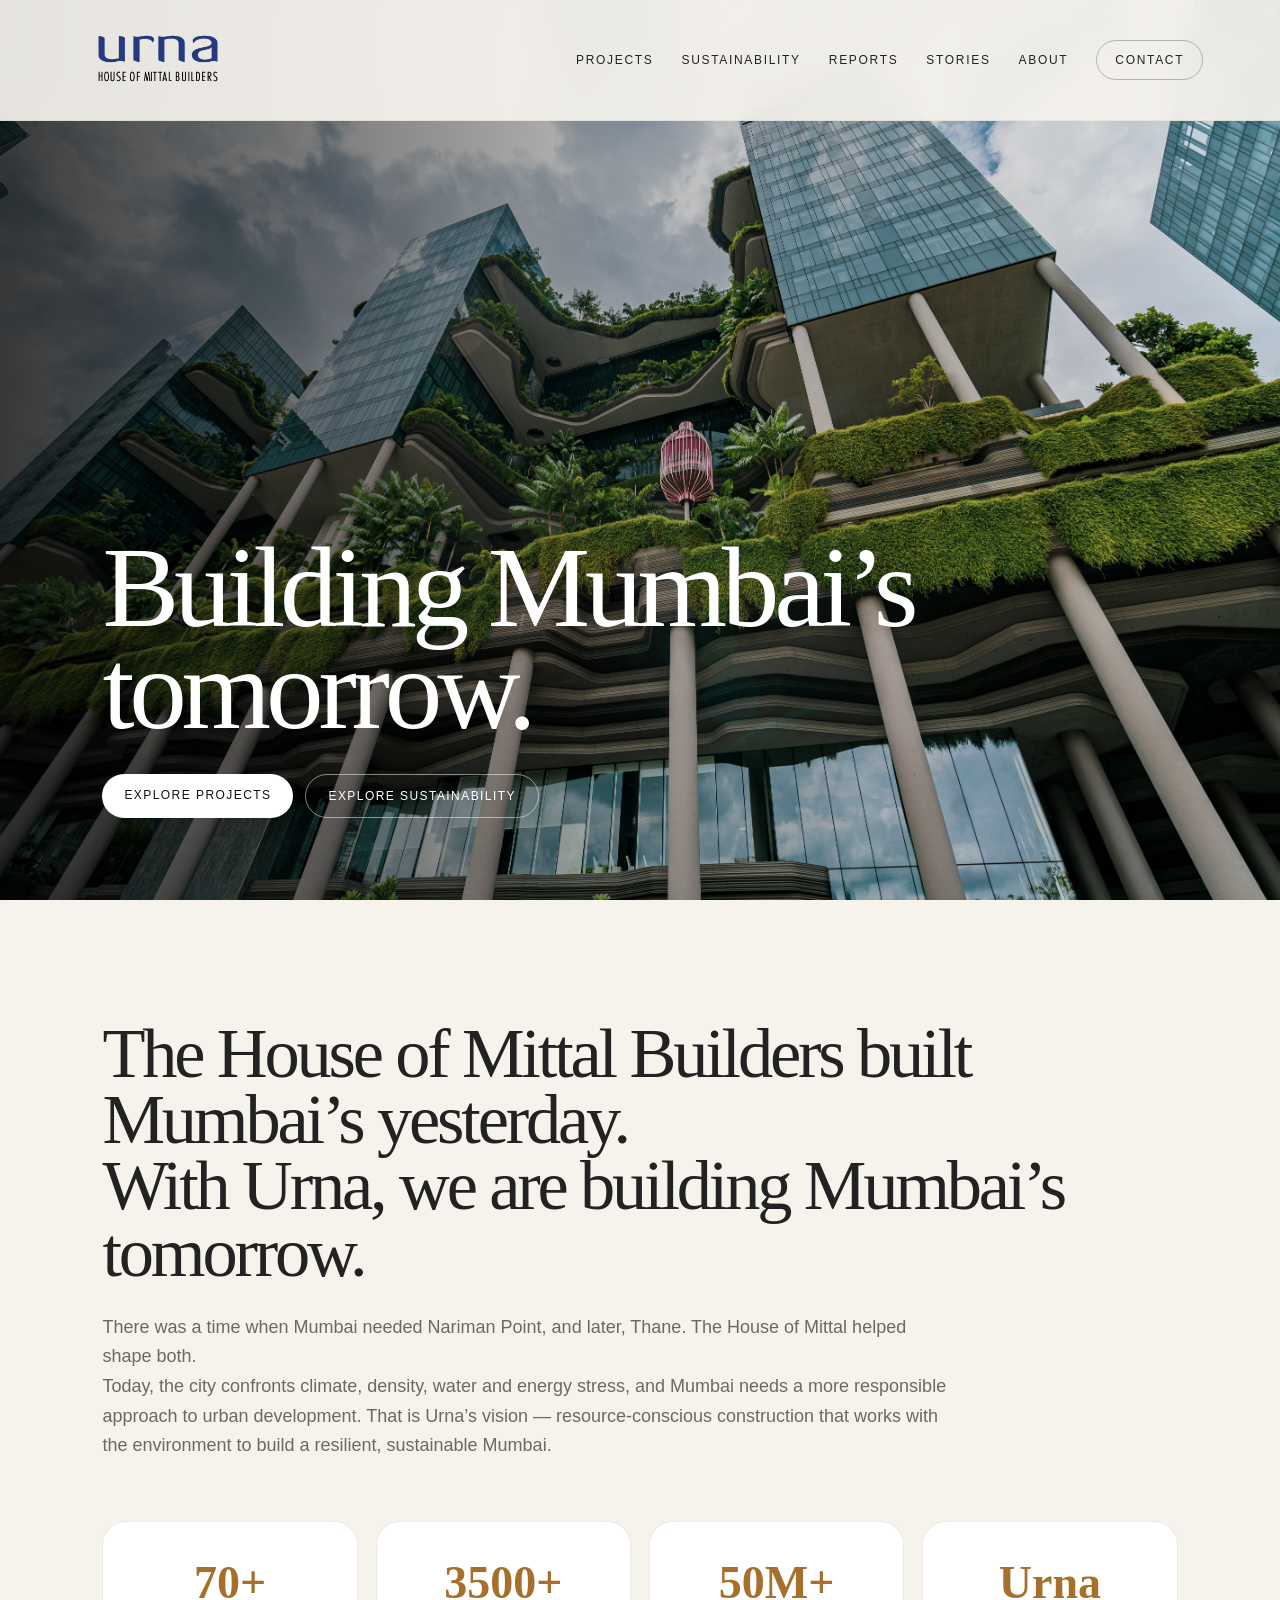
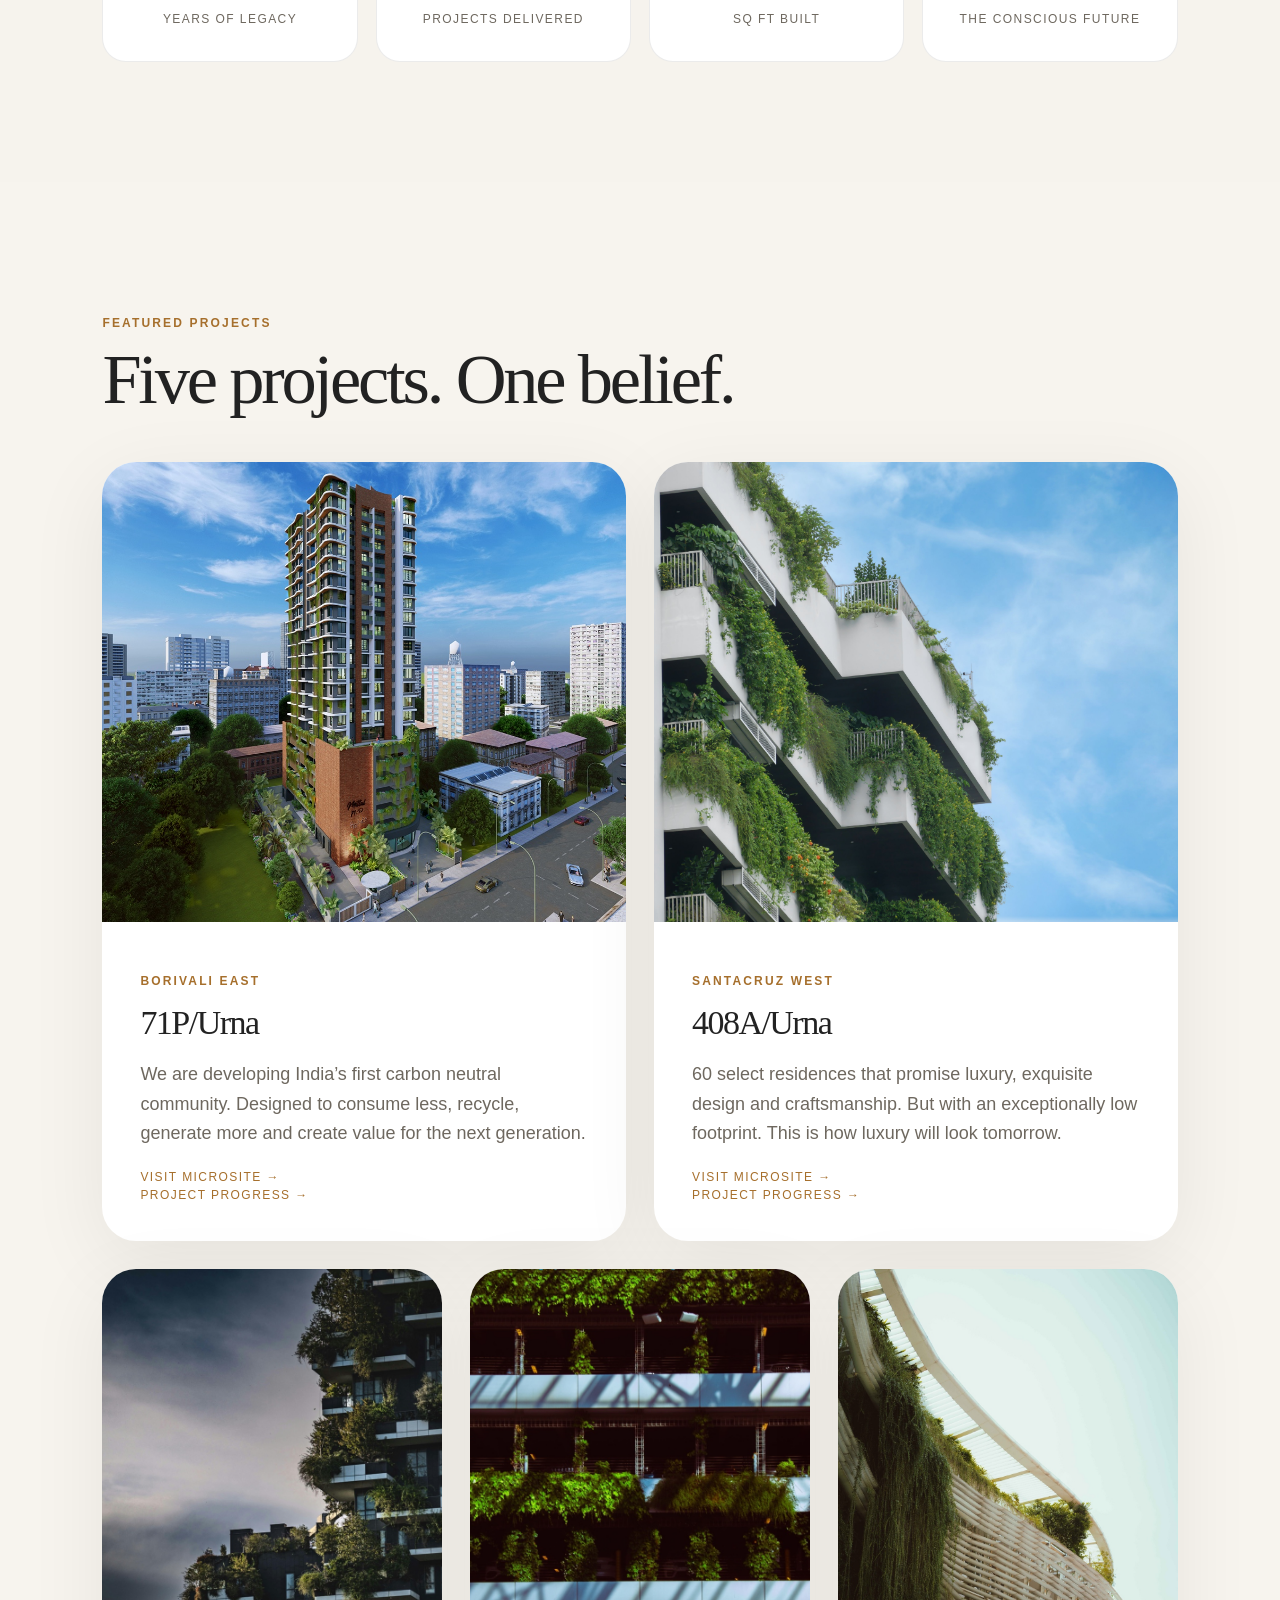
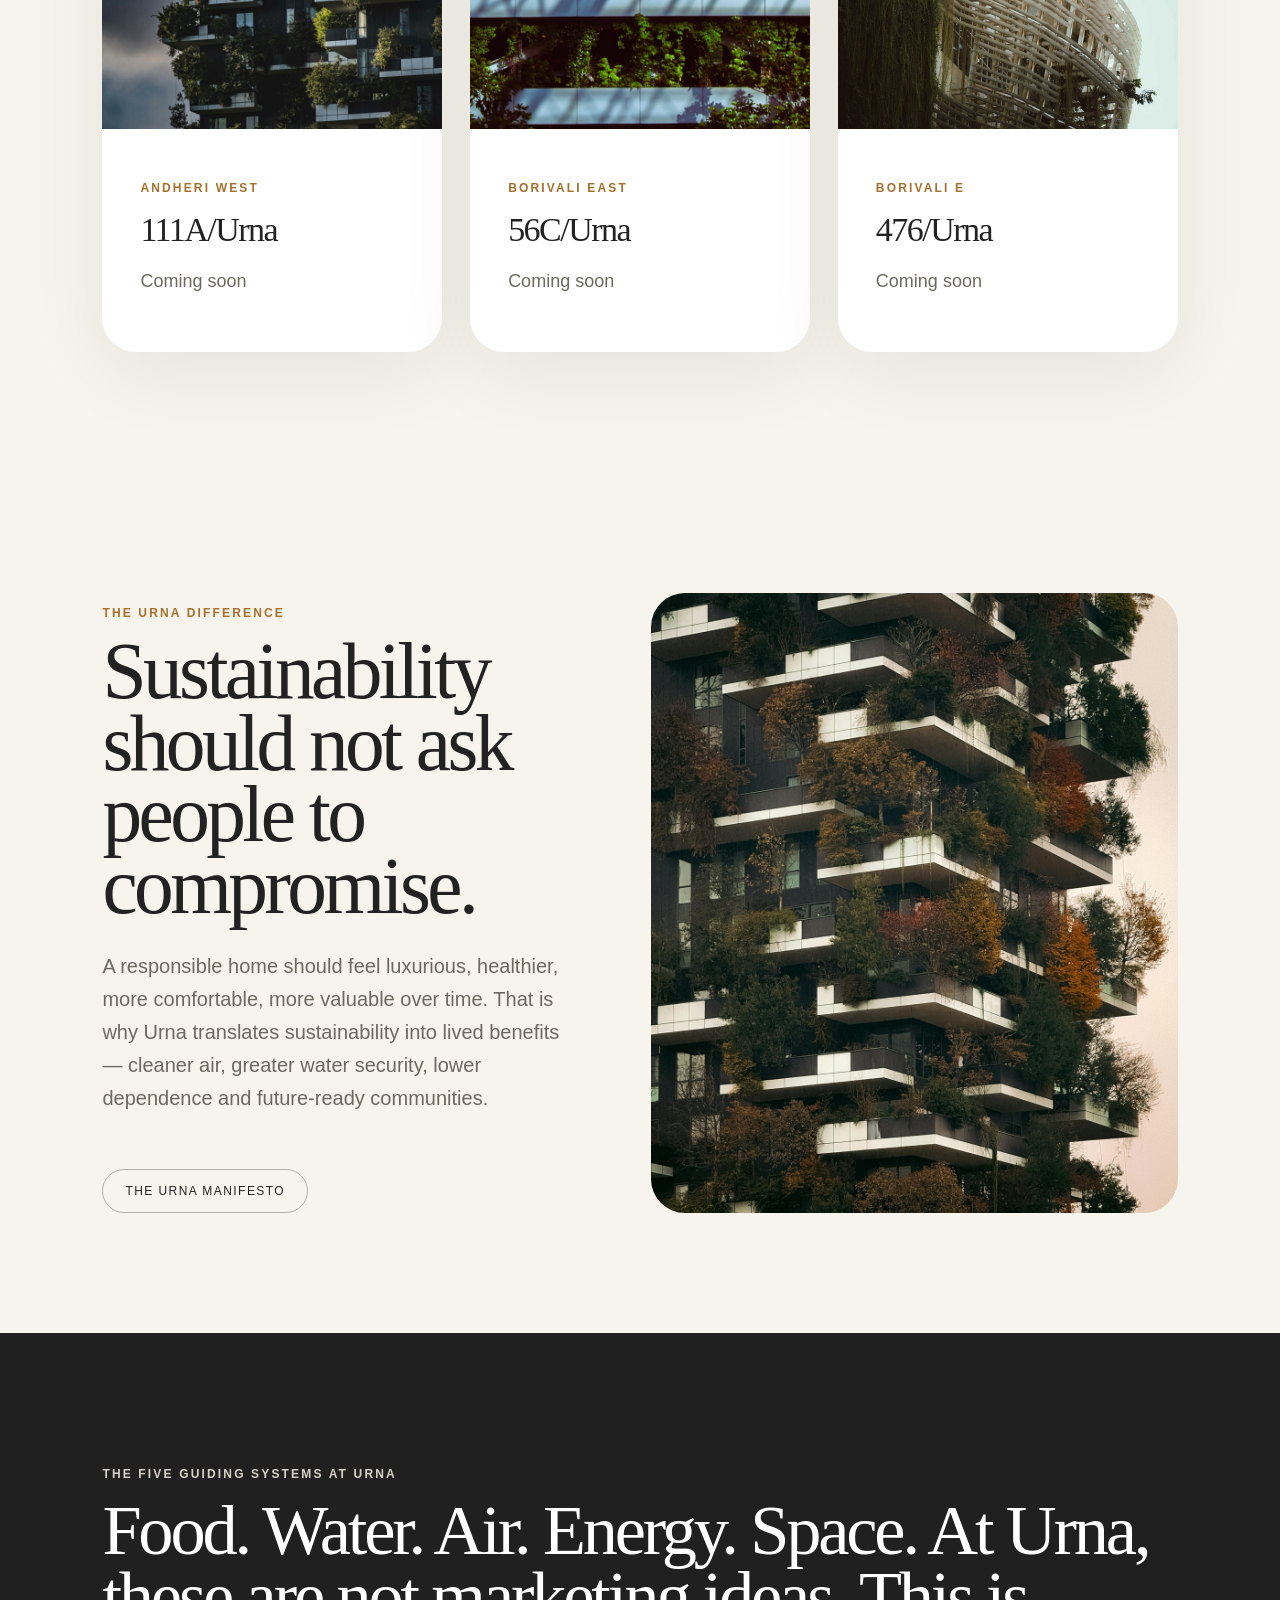
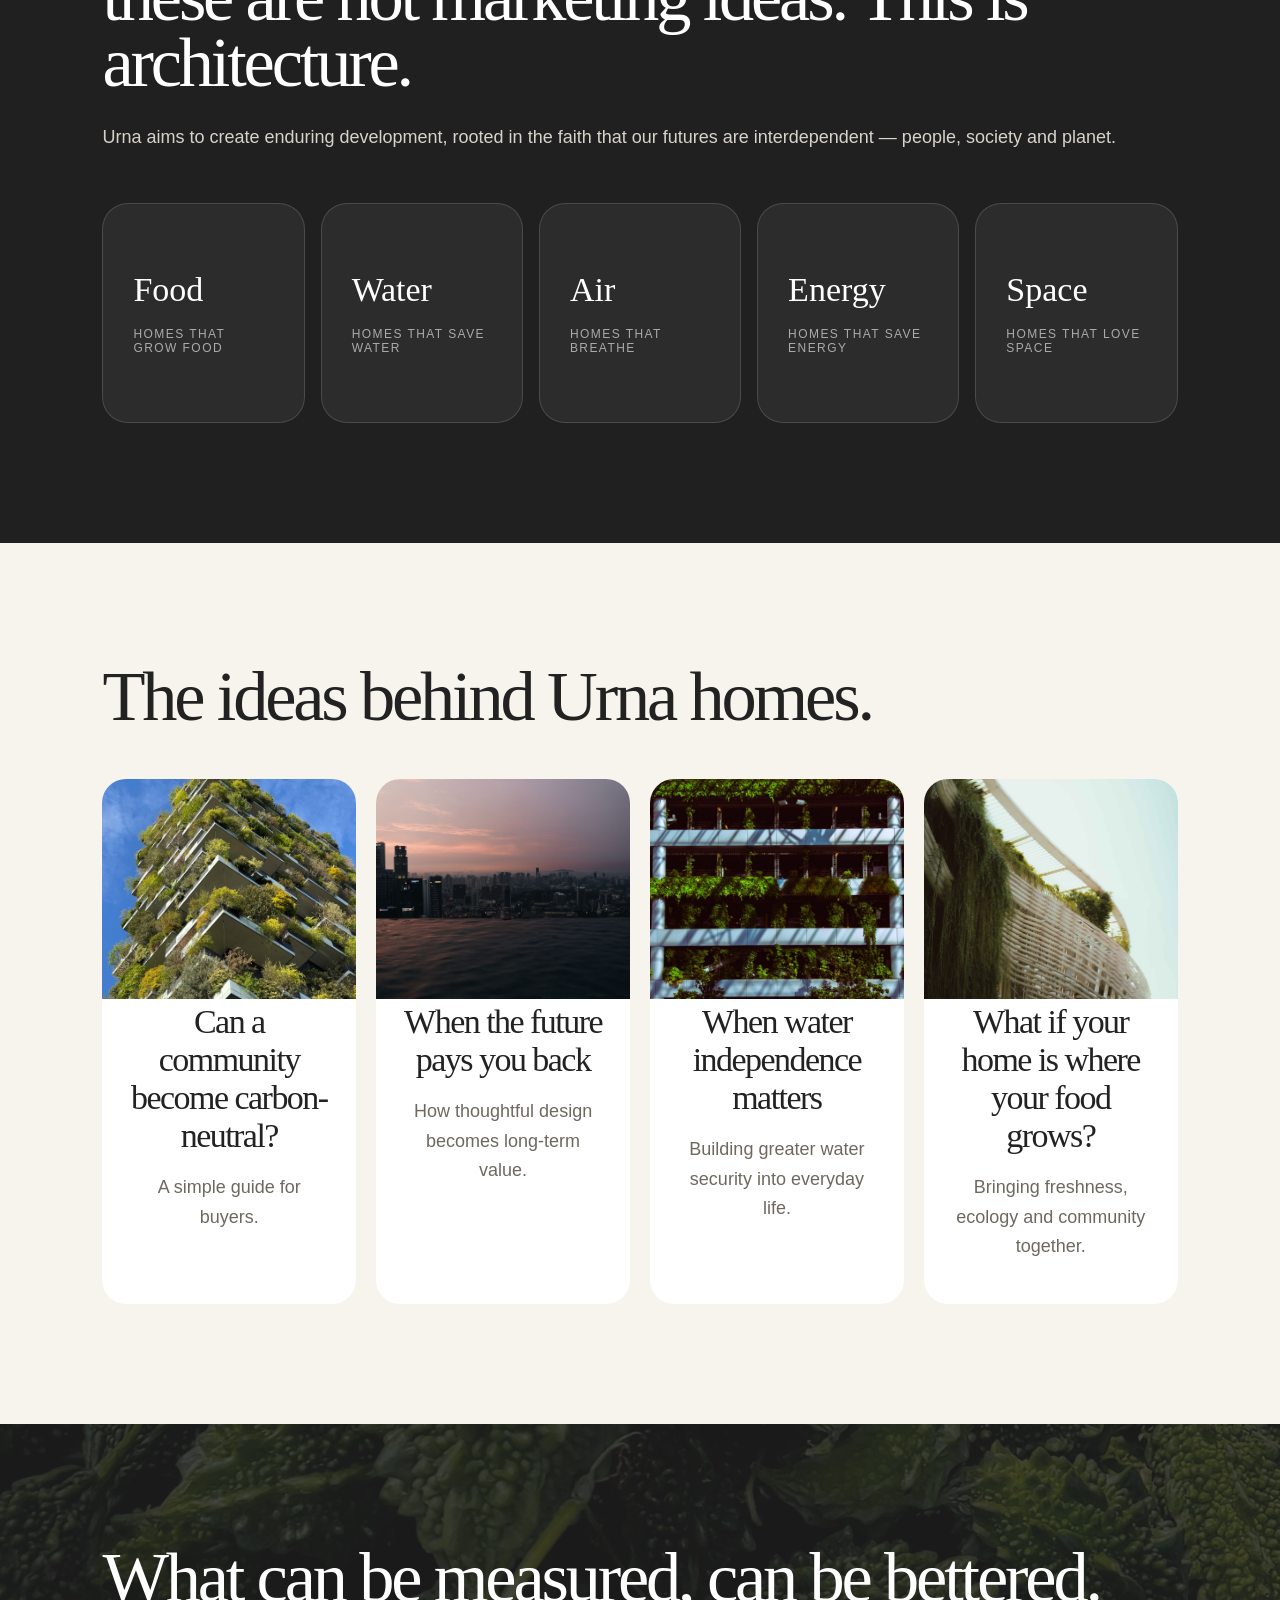
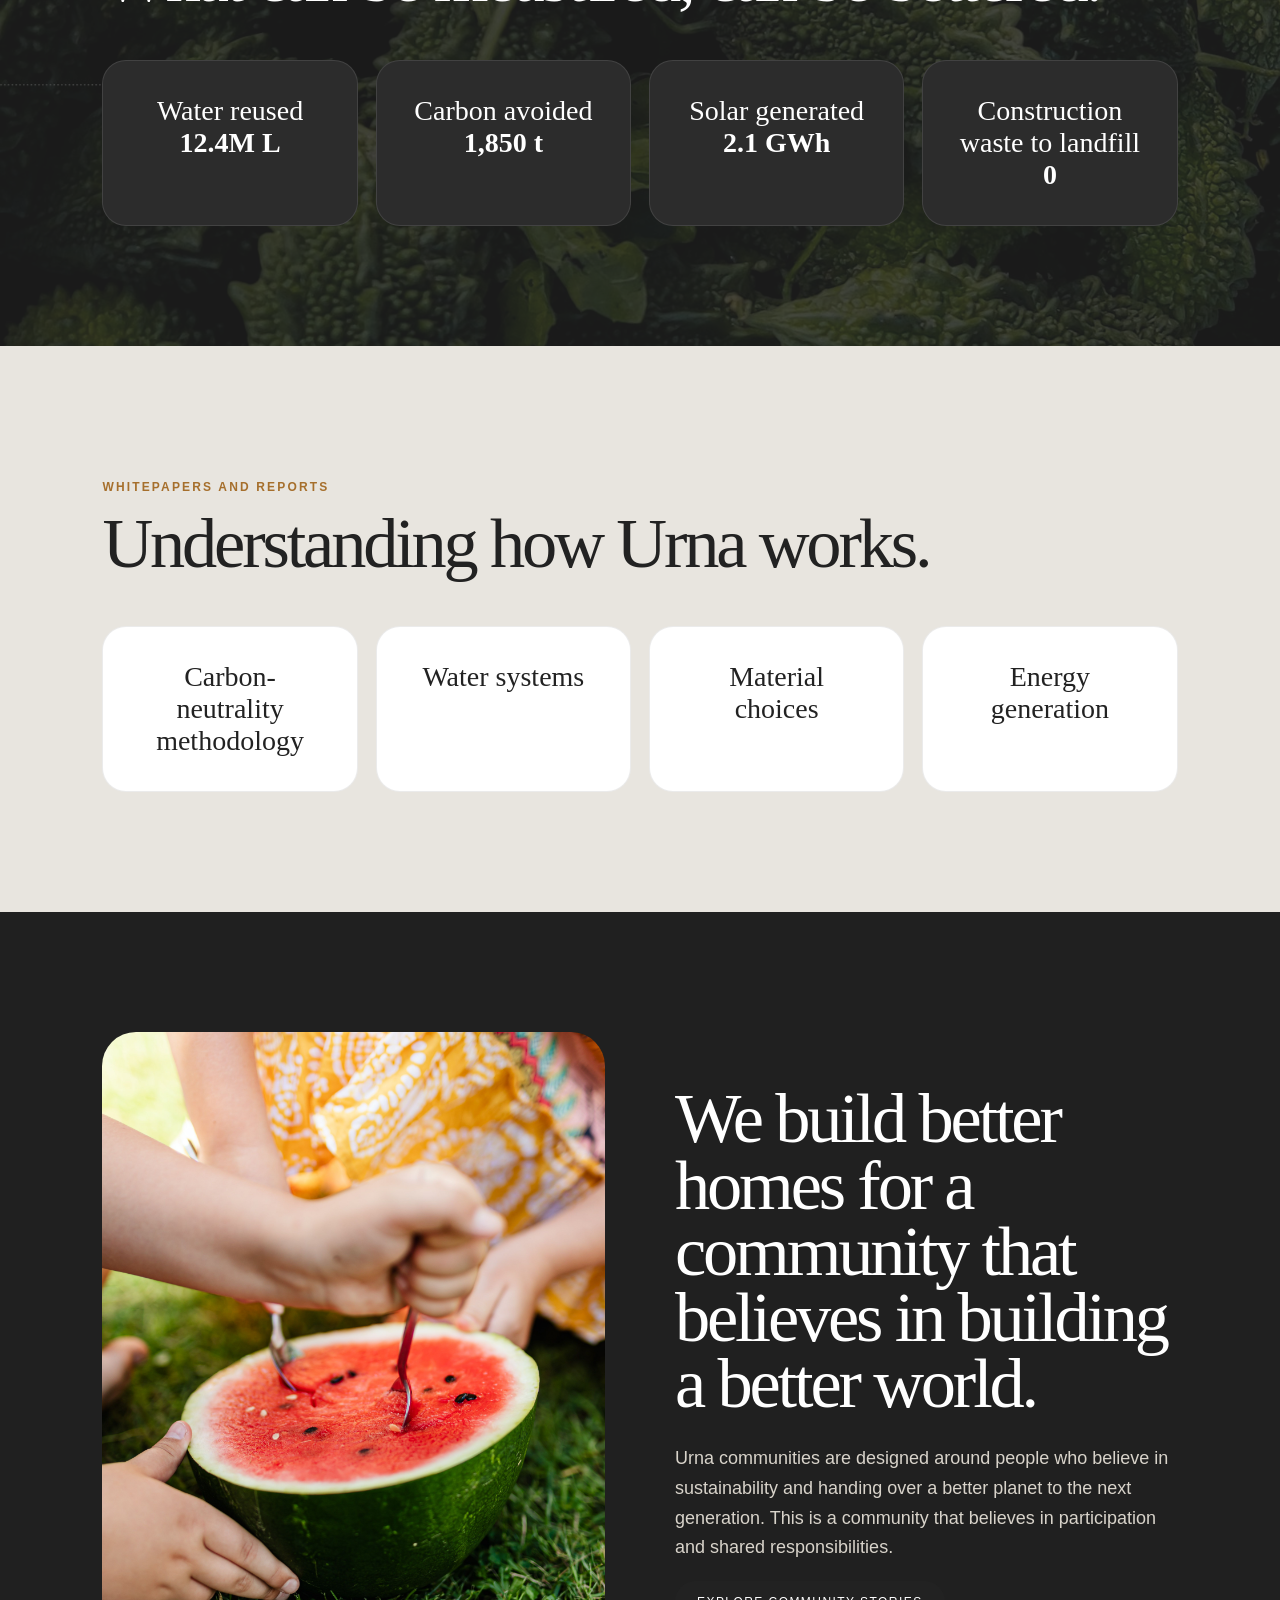
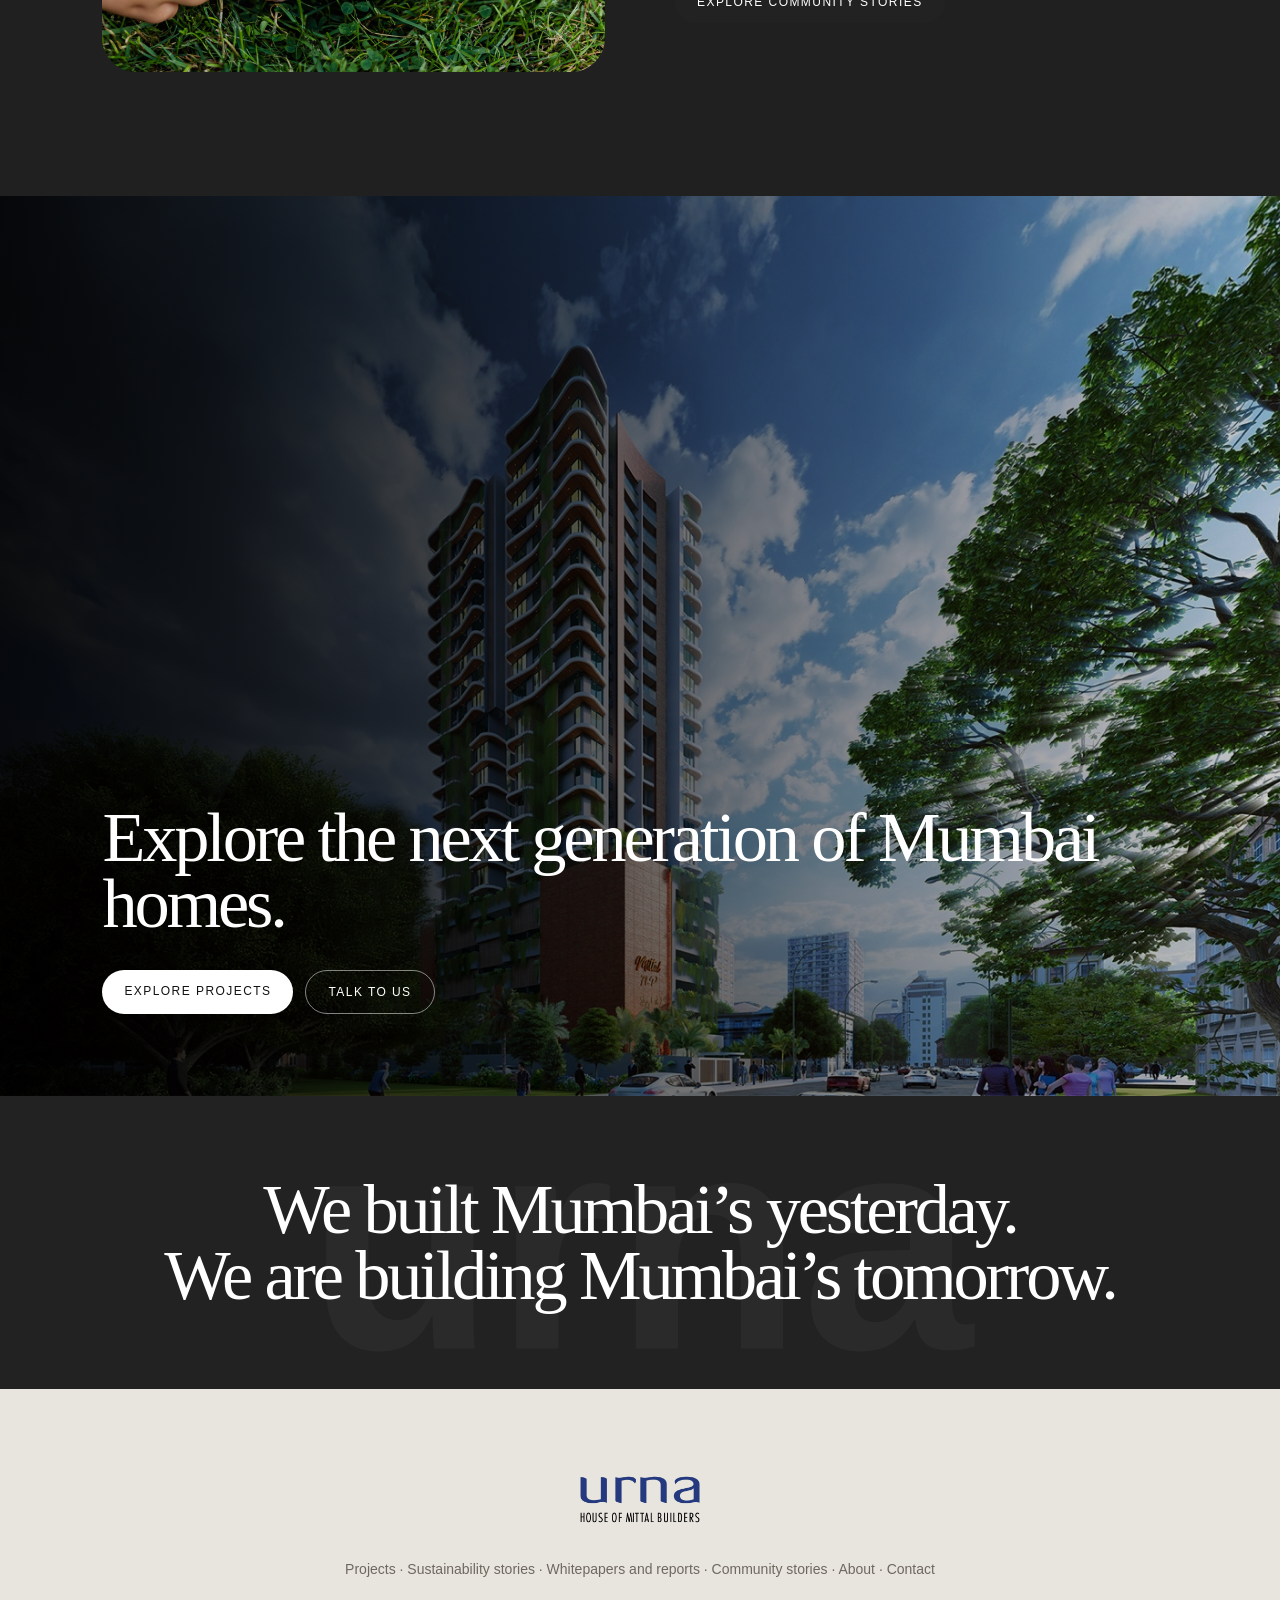
==== index.html @ 5efb75a9 "First draft" ====
<!doctype html>
<html lang="en">
<head>
<meta charset="utf-8">
<meta name="viewport" content="width=device-width,initial-scale=1">
<title>Urna — Building Mumbai’s tomorrow</title>
<link rel="stylesheet" href="styles.css">
</head>
<body>
<header class="nav">
  <a class="logo" href="#top"><img src="assets/urna-logo.png" alt="Urna"></a>
  <nav>
    <a href="#projects">Projects</a>
    <a href="#sustainability">Sustainability</a>
    <a href="#reports">Reports</a>
    <a href="#stories">Stories</a>
    <a href="#about">About</a>
    <a class="pill" href="#contact">Contact</a>
  </nav>
</header>

<main id="top">
<section class="hero">
  <img src="assets/building-mumbai-tomorrow.jpg" alt="Green high-rise architecture">
  <div class="hero-copy">
    <h1>Building Mumbai’s tomorrow.</h1>
    <div class="cta-row">
      <a class="button primary" href="#projects">Explore projects</a>
      <a class="button ghost" href="#sustainability">Explore sustainability</a>
    </div>
  </div>
</section>

<section id="about" class="chapter legacy">
  <h2>The House of Mittal Builders built Mumbai’s yesterday.<br>With Urna, we are building Mumbai’s tomorrow.</h2>
  <p>There was a time when Mumbai needed Nariman Point, and later, Thane. The House of Mittal helped shape both.<br>Today, the city confronts climate, density, water and energy stress, and Mumbai needs a more responsible approach to urban development. That is Urna’s vision — resource-conscious construction that works with the environment to build a resilient, sustainable Mumbai.</p>
  <div class="legacy-strip">
    <div><b>70+</b><span>years of legacy</span></div>
    <div><b>3500+</b><span>projects delivered</span></div>
    <div><b>50M+</b><span>sq ft built</span></div>
    <div><b>Urna</b><span>the conscious future</span></div>
  </div>
</section>

<section id="projects" class="chapter projects">
  <p class="eyebrow">Featured projects</p>
  <h2>Five projects. One belief.</h2>
  <div class="project-grid">
    <article class="project-card">
      <img src="assets/71p-front.jpeg" alt="71P/Urna">
      <div>
        <p class="eyebrow">Borivali East</p>
        <h3>71P/Urna</h3>
        <p>We are developing India’s first carbon neutral community. Designed to consume less, recycle, generate more and create value for the next generation.</p>
        <a href="71P/index.html" class="text-link">Visit Microsite →</a><br>
        <a href="#" class="text-link">Project progress →</a>
      </div>
    </article>
    <article class="project-card">
      <img src="assets/408a-hero.jpg" alt="408A/Urna">
      <div>
        <p class="eyebrow">Santacruz West</p>
        <h3>408A/Urna</h3>
        <p>60 select residences that promise luxury, exquisite design and craftsmanship. But with an exceptionally low footprint. This is how luxury will look tomorrow.</p>
        <a href="408A/index.html" class="text-link">Visit Microsite →</a><br>
        <a href="#" class="text-link">Project progress →</a>
      </div>
    </article>
    <article class="project-card">
      <img src="assets/bio-3.jpeg" alt="Biophilic architecture">
      <div>
        <p class="eyebrow">Andheri West</p>
        <h3>111A/Urna</h3>
        <p>Coming soon</p>
      </div>
    </article>
    <article class="project-card">
      <img src="assets/bio-4.jpeg" alt="Biophilic architecture">
      <div>
        <p class="eyebrow">Borivali East</p>
        <h3>56C/Urna</h3>
        <p>Coming soon</p>
      </div>
    </article>
    <article class="project-card">
      <img src="assets/bio-5.jpeg" alt="Biophilic architecture">
      <div>
        <p class="eyebrow">Borivali E</p>
        <h3>476/Urna</h3>
        <p>Coming soon</p>
      </div>
    </article>
  </div>
</section>

<section id="sustainability" class="chapter philosophy difference original-difference">
  <div class="split">
    <div>
      <p class="eyebrow">The Urna difference</p>
      <h2>Sustainability should not ask people to compromise.</h2>
      <p>A responsible home should feel luxurious, healthier, more comfortable, more valuable over time. That is why Urna translates sustainability into lived benefits — cleaner air, greater water security, lower dependence and future-ready communities.</p>
      <a class="button manifesto-btn" href="manifesto.html">The Urna Manifesto</a>
    </div>
    <img src="assets/bio-1.jpeg" alt="Biophilic architecture">
  </div>
</section>

<section class="chapter sustainability">
  <p class="eyebrow">The Five Guiding Systems at Urna</p>
  <h2>Food. Water. Air. Energy. Space. At Urna, these are not marketing ideas. This is architecture.</h2>
  <p>Urna aims to create enduring development, rooted in the faith that our futures are interdependent — people, society and planet.</p>
  <div class="systems">
    <button data-poster="assets/prithvi.jpeg">Food<span>Homes that grow food</span></button>
    <button data-poster="assets/jala.jpeg">Water<span>Homes that save water</span></button>
    <button data-poster="assets/vayu.jpeg">Air<span>Homes that breathe</span></button>
    <button data-poster="assets/agni.jpeg">Energy<span>Homes that save energy</span></button>
    <button data-poster="assets/akasha.jpeg">Space<span>Homes that love space</span></button>
  </div>
</section>

<section id="stories" class="chapter stories">
  <h2>The ideas behind Urna homes.</h2>
  <div class="story-grid">
    <article><img src="assets/bio-2.jpeg" alt=""><h3>Can a community become carbon-neutral?</h3><p>A simple guide for buyers.</p></article>
    <article><img src="assets/pool.jpg" alt=""><h3>When the future pays you back</h3><p>How thoughtful design becomes long-term value.</p></article>
    <article><img src="assets/bio-4.jpeg" alt=""><h3>When water independence matters</h3><p>Building greater water security into everyday life.</p></article>
    <article><img src="assets/bio-5.jpeg" alt=""><h3>What if your home is where your food grows?</h3><p>Bringing freshness, ecology and community together.</p></article>
  </div>
</section>

<section class="chapter dashboard">
  <h2>What can be measured, can be bettered.</h2>
  <div class="report-grid">
    <a href="#">Water reused<br><strong>12.4M L</strong></a>
    <a href="#">Carbon avoided<br><strong>1,850 t</strong></a>
    <a href="#">Solar generated<br><strong>2.1 GWh</strong></a>
    <a href="#">Construction waste to landfill<br><strong>0</strong></a>
  </div>
</section>

<section id="reports" class="chapter reports">
  <p class="eyebrow">Whitepapers and reports</p>
  <h2>Understanding how Urna works.</h2>
  <div class="report-grid">
    <a href="#">Carbon-neutrality methodology</a>
    <a href="#">Water systems</a>
    <a href="#">Material choices</a>
    <a href="#">Energy generation</a>
  </div>
</section>

<section class="chapter community">
  <div class="community-image"><img src="assets/community-stories.jpg" alt="Children sharing watermelon outdoors"></div>
  <div class="community-copy">
    <h2>We build better homes for a community that believes in building a better world.</h2>
    <p>Urna communities are designed around people who believe in sustainability and handing over a better planet to the next generation. This is a community that believes in participation and shared responsibilities.</p>
    <a href="#" class="button darkbtn">Explore community stories</a>
  </div>
</section>

<section id="contact" class="hero final">
  <img src="assets/71p-hero.jpeg" alt="">
  <div class="veil"></div>
  <div class="final-copy">
    <h2>Explore the next generation of Mumbai homes.</h2>
    <div class="cta-row">
      <a class="button primary" href="#projects">Explore projects</a>
      <a class="button ghost" href="mailto:connect@urna.example">Talk to us</a>
    </div>
  </div>
</section>

<section class="signature"><h2>We built Mumbai’s yesterday.<br>We are building Mumbai’s tomorrow.</h2></section>
</main>

<footer>
  <img src="assets/urna-logo.png" alt="Urna">
  <p>Projects · Sustainability stories · Whitepapers and reports · Community stories · About · Contact</p>
</footer>

<div class="poster-viewer" id="poster-viewer">
  <button class="poster-close">×</button>
  <img id="poster-img" alt="">
</div>

<script src="script.js"></script>
</body>
</html>
---- styles.css ----
:root{--stone:#e8e5df;--warm:#f7f4ee;--ink:#222;--muted:#6e685f;--bronze:#a66f2c;--blue:#263f8f;--dark:#202020}
*{box-sizing:border-box}html{scroll-behavior:smooth}body{margin:0;background:var(--warm);color:var(--ink);font-family:Inter,Helvetica Neue,Arial,sans-serif}
h1,h2,h3{font-family:Georgia,serif;font-weight:400;letter-spacing:-.045em}h1{font-size:clamp(64px,9vw,142px);line-height:.88;margin:0 0 24px}h2{font-size:clamp(42px,5.5vw,92px);line-height:.94;margin:0 0 28px;max-width:1100px}h3{font-size:34px;margin:0 0 12px}p{font-size:18px;line-height:1.65;color:var(--muted)}.eyebrow{font-size:12px;text-transform:uppercase;letter-spacing:.18em;color:var(--bronze);font-weight:700}
.nav{position:fixed;top:0;left:0;width:100%;z-index:20;display:flex;align-items:center;justify-content:space-between;padding:18px 6vw;background:rgba(247,244,238,.92);backdrop-filter:blur(14px);border-bottom:1px solid rgba(0,0,0,.05)}.logo img{height:56px}.nav nav{display:flex;gap:28px;align-items:center}.nav a{text-decoration:none;color:#222;text-transform:uppercase;letter-spacing:.14em;font-size:12px}.pill{border:1px solid rgba(0,0,0,.25);border-radius:999px;padding:12px 18px}
.hero{min-height:100vh;position:relative;display:flex;align-items:flex-end;overflow:hidden;padding:150px 8vw 82px;color:#fff}.hero:before{content:"";position:absolute;inset:0;background:linear-gradient(90deg,rgba(0,0,0,.7),rgba(0,0,0,.2),rgba(0,0,0,.04));z-index:1}.hero img,.hero-mosaic img{width:100%;height:100%;object-fit:cover}.hero>img{position:absolute;inset:0}.veil{position:absolute;inset:0;background:linear-gradient(90deg,rgba(0,0,0,.72),rgba(0,0,0,.12));z-index:1}.hero-grid{display:grid;grid-template-columns:1fr 1fr;gap:60px;align-items:end;width:100%;position:relative;z-index:2}.hero-copy,.final-copy{position:relative;z-index:2}.lead{font-size:24px;max-width:760px;color:#fff}.cta-row{display:flex;gap:12px;flex-wrap:wrap;margin-top:34px}.button{border-radius:999px;padding:14px 22px;text-decoration:none;text-transform:uppercase;letter-spacing:.12em;font-size:12px;display:inline-block}.primary{background:#fff;color:#111}.ghost{border:1px solid rgba(255,255,255,.5);color:#fff}.darkbtn{background:#222;color:#fff}.hero-mosaic{height:70vh;display:grid;grid-template-columns:1fr 1fr;grid-template-rows:1fr 1fr;gap:16px}.hero-mosaic img{border-radius:28px}.hero-mosaic img:first-child{grid-row:span 2}
.chapter{padding:120px 8vw}.legacy{background:#f6f3ed}.legacy>p{max-width:850px}.legacy-strip{display:grid;grid-template-columns:repeat(4,1fr);gap:18px;margin-top:60px}.legacy-strip div,.report-grid a,.progress-grid article{background:#fff;border:1px solid rgba(0,0,0,.08);border-radius:24px;padding:34px}.legacy-strip b{font-family:Georgia,serif;font-size:46px;color:var(--bronze);display:block}.legacy-strip span{text-transform:uppercase;letter-spacing:.12em;font-size:12px;color:var(--muted)}
.project-grid{display:grid;grid-template-columns:repeat(6,1fr);gap:28px;margin-top:50px}.project-card{grid-column:span 3;background:#fff;border-radius:34px;overflow:hidden;box-shadow:0 20px 80px rgba(0,0,0,.07)}.project-card:nth-child(n+3){grid-column:span 2}.project-card img{width:100%;height:460px;object-fit:cover;display:block}.project-card div{padding:38px}.text-link{color:var(--bronze);text-transform:uppercase;letter-spacing:.12em;font-size:12px;text-decoration:none}
.sustainability{background:#202020;color:#fff}.sustainability p{color:#d8d3ca}.systems{display:grid;grid-template-columns:repeat(5,1fr);gap:16px;margin-top:50px}.systems button{min-height:220px;border:1px solid rgba(255,255,255,.14);background:#2c2c2c;color:#fff;border-radius:26px;text-align:left;padding:30px;font-family:Georgia,serif;font-size:34px;cursor:pointer}.systems span{display:block;font-family:Inter,sans-serif;font-size:12px;text-transform:uppercase;letter-spacing:.12em;color:#aaa;margin-top:18px}
.split{display:grid;grid-template-columns:1fr 1fr;gap:70px;align-items:center}.split img{width:100%;height:620px;object-fit:cover;border-radius:34px}
.story-grid{display:grid;grid-template-columns:repeat(4,1fr);gap:20px;margin-top:50px}.story-grid article{background:#fff;border-radius:24px;overflow:hidden}.story-grid img{width:100%;height:220px;object-fit:cover}.story-grid h3,.story-grid p{padding:0 24px}.story-grid p{padding-bottom:24px}
.reports{background:var(--stone)}.report-grid,.progress-grid{display:grid;grid-template-columns:repeat(4,1fr);gap:18px;margin-top:50px}.report-grid a{font-family:Georgia,serif;font-size:28px;color:#222;text-decoration:none}
.community{display:grid;grid-template-columns:1fr 1fr;gap:70px;align-items:center;background:#202020;color:#fff}.community p{color:#d8d3ca}.community img{width:100%;height:640px;object-fit:cover;border-radius:34px}
.progress-grid{grid-template-columns:1fr 1fr}.progress-grid a{color:var(--bronze);text-decoration:none;text-transform:uppercase;letter-spacing:.12em;font-size:12px}
.final h2{color:#fff}.signature{background:#222;color:#fff;text-align:center;padding:80px 8vw;position:relative;overflow:hidden}.signature:before{content:"urna";position:absolute;left:50%;top:50%;transform:translate(-50%,-50%);font-size:24vw;font-weight:800;font-family:Inter,sans-serif;opacity:.035}.signature h2{position:relative;margin:auto}
footer{text-align:center;background:var(--stone);padding:70px 8vw}footer img{height:54px}footer p{font-size:14px}.poster-viewer{position:fixed;inset:0;background:rgba(0,0,0,.88);z-index:100;display:none;align-items:center;justify-content:center}.poster-viewer.open{display:flex}.poster-viewer img{max-width:88vw;max-height:88vh;border-radius:16px}.poster-close{position:absolute;top:28px;right:34px;background:rgba(255,255,255,.1);color:#fff;border:0;border-radius:50%;width:54px;height:54px;font-size:36px;cursor:pointer}
@media(max-width:900px){.nav nav{display:none}.hero-grid,.project-grid,.split,.community,.legacy-strip,.story-grid,.report-grid,.progress-grid,.systems{grid-template-columns:1fr}.project-card,.project-card:nth-child(n+3){grid-column:auto}.hero-mosaic{display:none}.chapter,.hero{padding-left:6vw;padding-right:6vw}.project-card img,.split img,.community img{height:360px}}

.commitments{background:#f6f3ed}
.dashboard{background:#202020;color:#fff}
.dashboard .report-grid a{background:#2c2c2c;color:#fff;border-color:rgba(255,255,255,.1)}
.materials{background:#e8e5df}
.futurelab{background:#f7f4ee}


/* v3 refinements */
.nav .logo img,
footer img{
  height:81px;
}
.hero:before{
  background:linear-gradient(90deg,rgba(0,0,0,.76),rgba(0,0,0,.26),rgba(0,0,0,.08));
}
.hero .eyebrow{
  font-size:15px;
}
.difference-grid{
  display:grid;
  grid-template-columns:repeat(4,1fr);
  gap:18px;
  margin:46px 0 34px;
}
.difference-grid article{
  background:#fff;
  border:1px solid rgba(0,0,0,.08);
  border-radius:24px;
  padding:30px;
}
.difference-grid h3{
  font-size:30px;
}
.report-grid a,
.story-grid article,
.progress-grid article,
.legacy-strip div,
.difference-grid article{
  text-align:center;
}
.dashboard{
  position:relative;
  overflow:hidden;
}
.dashboard:before{
  content:"";
  position:absolute;
  inset:0;
  background:url('assets/measure-image.jpg') center/cover no-repeat;
  opacity:.18;
  filter:saturate(.85);
}
.dashboard > *{
  position:relative;
  z-index:1;
}
.materials{
  position:relative;
  overflow:hidden;
}
.materials:before{
  content:"";
  position:absolute;
  inset:0;
  background:url('assets/materials-image.jpeg') center/cover no-repeat;
  opacity:.18;
}
.materials > *{
  position:relative;
  z-index:1;
}
.manifesto-page{
  background:#f7f4ee;
}
.manifesto-hero{
  min-height:90vh;
  display:flex;
  align-items:flex-end;
  padding:150px 8vw 90px;
  background:
    linear-gradient(90deg,rgba(0,0,0,.72),rgba(0,0,0,.18)),
    url('assets/mumbai.jpg') center/cover no-repeat;
  color:#fff;
}
.manifesto-hero h1{
  color:#fff;
}
.manifesto-text{
  padding:110px 8vw;
  max-width:1100px;
  margin:auto;
}
.manifesto-text p{
  font-family:Georgia,serif;
  font-size:clamp(26px,3vw,42px);
  line-height:1.22;
  color:#2a2926;
  margin:0 0 46px;
}
.manifesto-text h2{
  margin:90px 0 42px;
}
@media(max-width:900px){
  .difference-grid{grid-template-columns:1fr;}
  .nav .logo img,footer img{height:62px;}
}


/* v4 — Restore original Urna Difference section */
.original-difference{
  background:#f7f4ee;
}
.original-difference .split{
  display:grid;
  grid-template-columns:1fr 1.1fr;
  gap:70px;
  align-items:center;
}
.original-difference h2{
  font-size:clamp(54px,6.2vw,105px);
  line-height:.9;
}
.original-difference p:not(.eyebrow){
  max-width:740px;
  font-size:20px;
}
.original-difference img{
  width:100%;
  height:620px;
  object-fit:cover;
  border-radius:34px;
}
.manifesto-btn{
  margin-top:34px;
  border:1px solid rgba(0,0,0,.28);
  color:#222;
  background:transparent;
}
.manifesto-btn:hover{
  background:#222;
  color:#fff;
}

@media(max-width:900px){
  .original-difference .split{
    grid-template-columns:1fr;
  }
  .original-difference img{
    height:380px;
  }
}
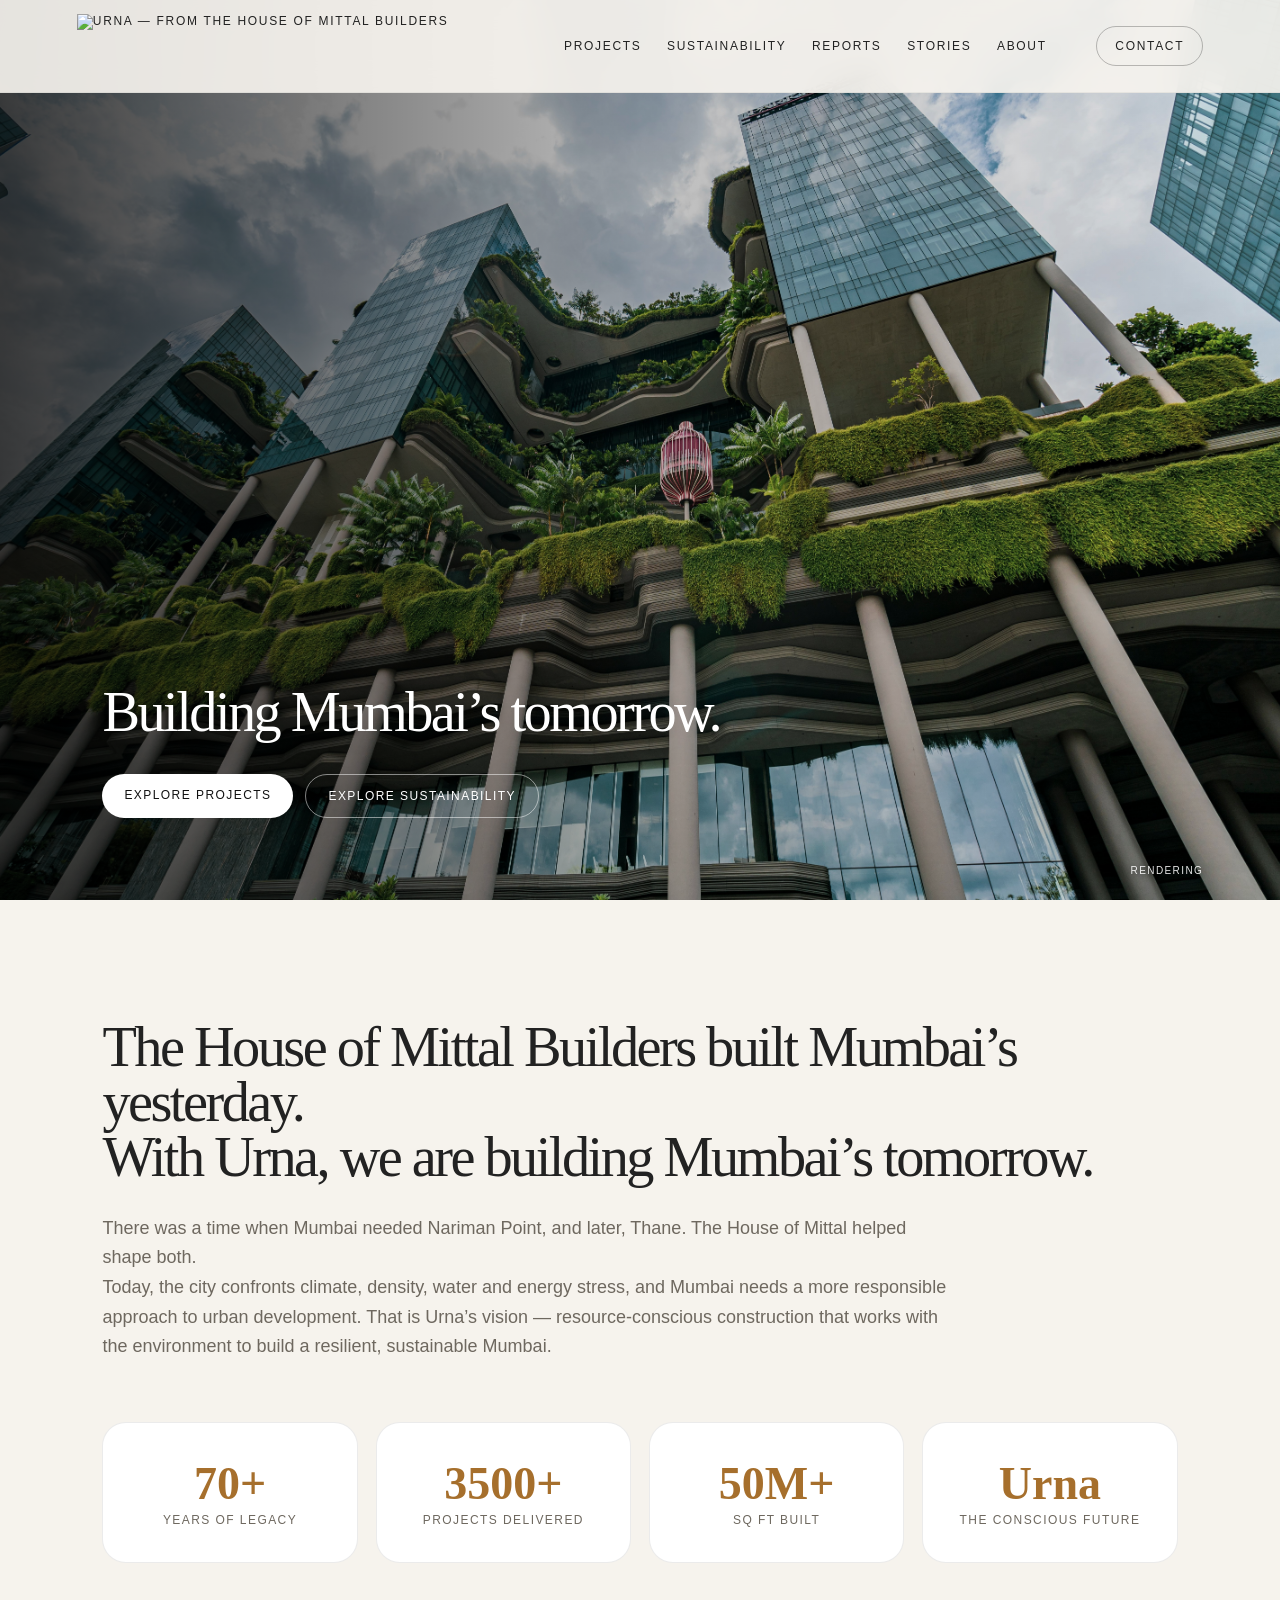
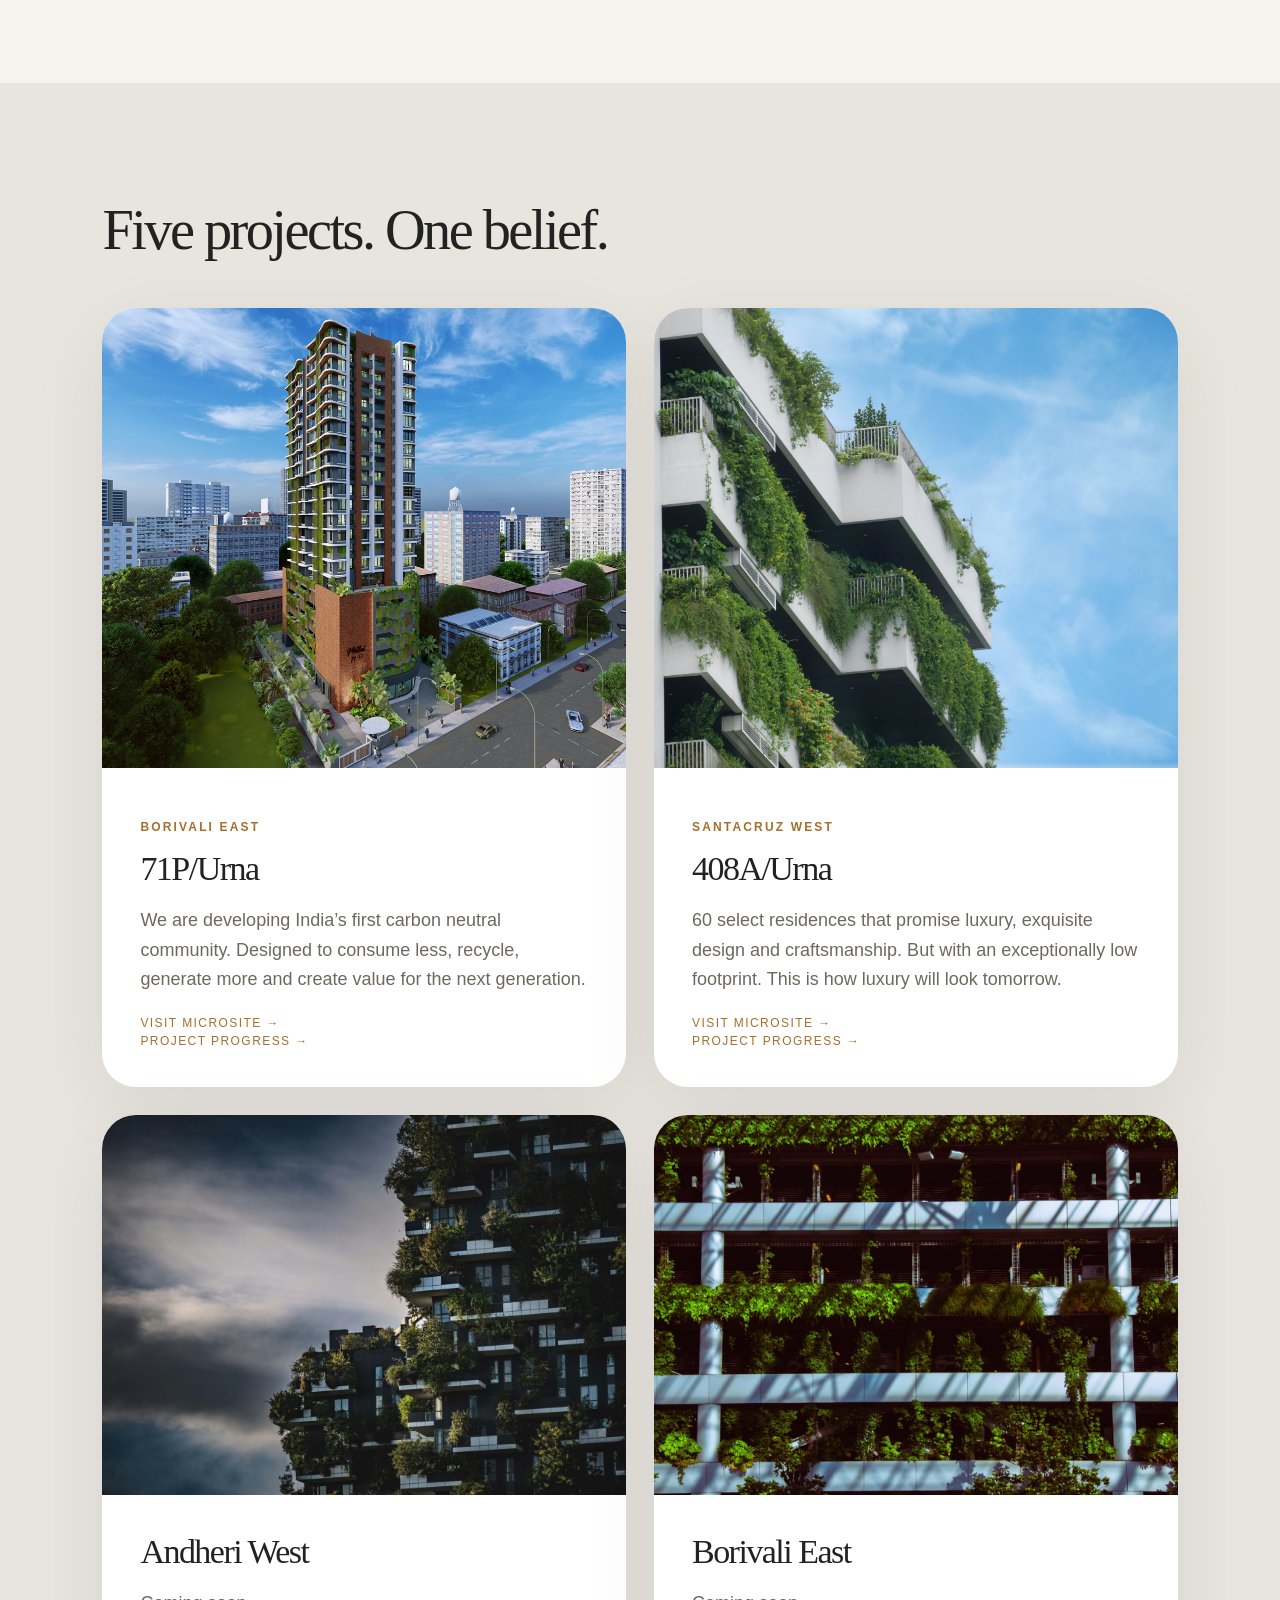
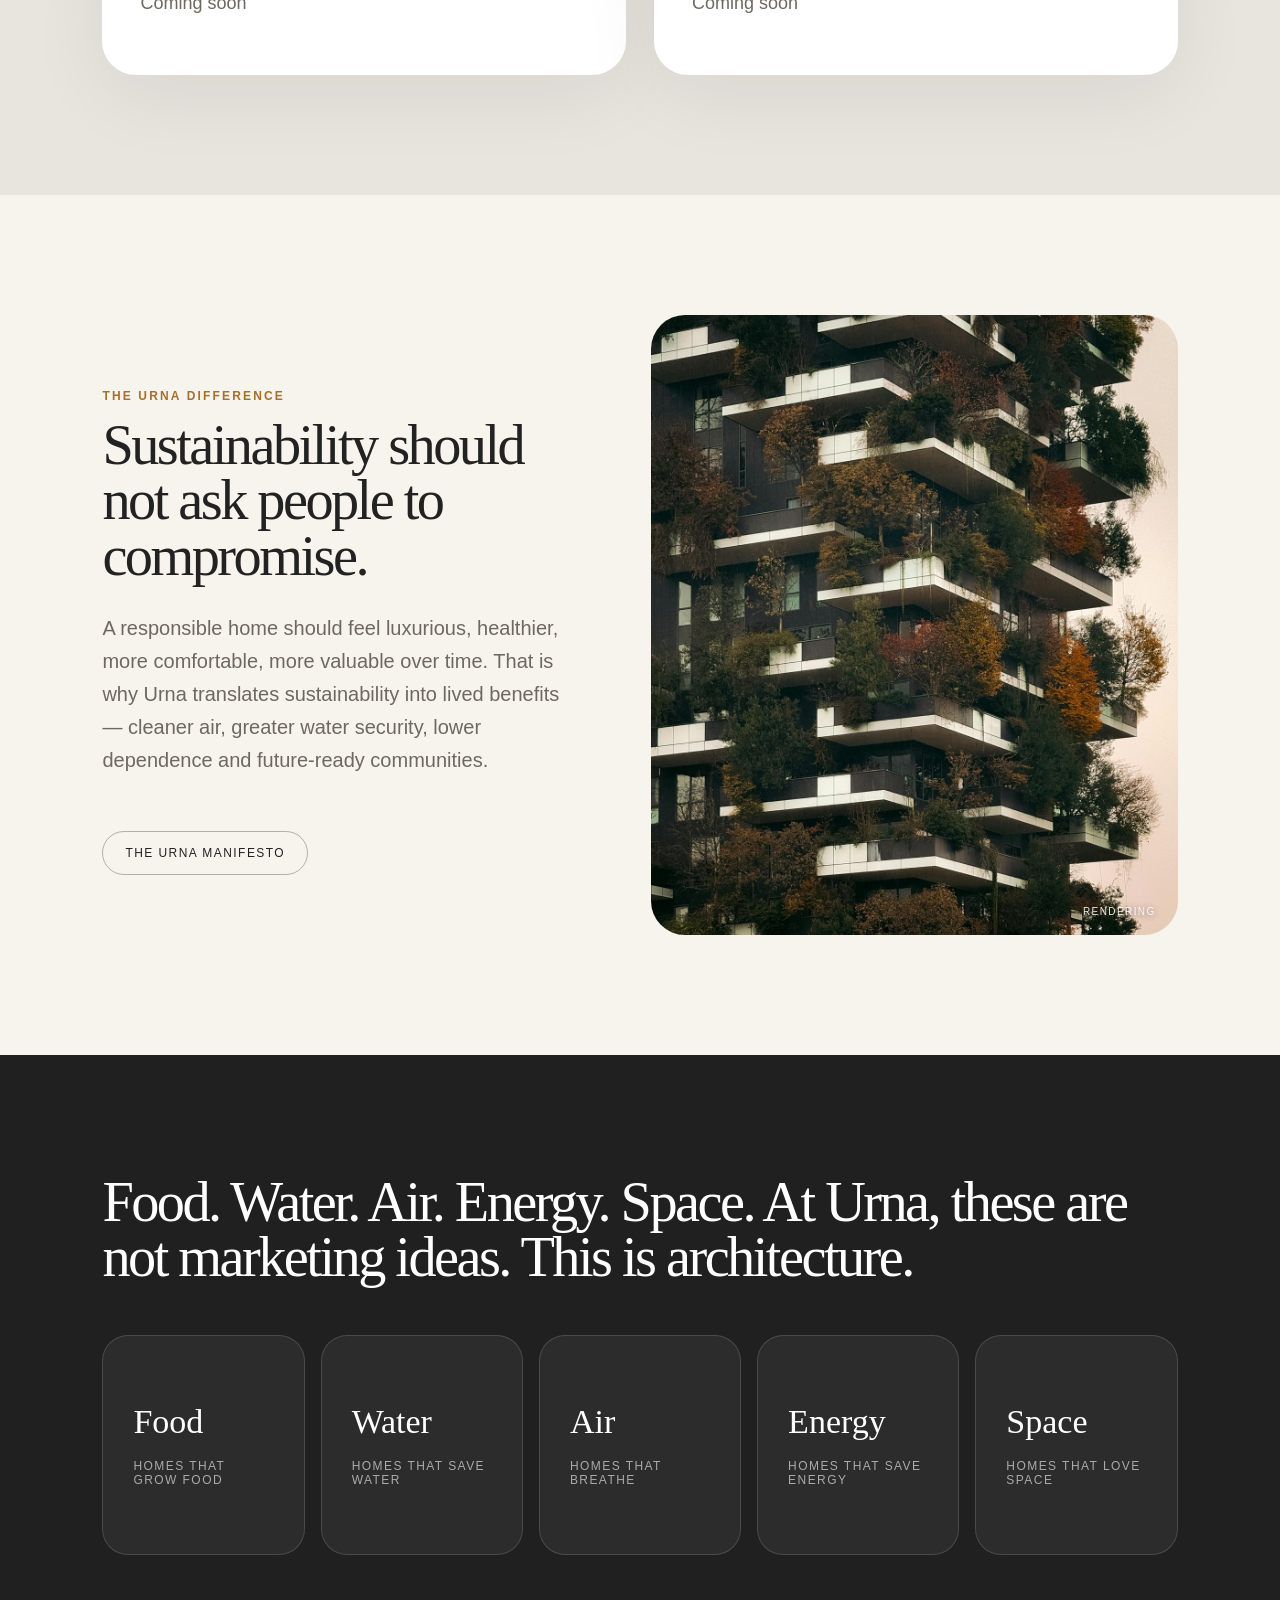
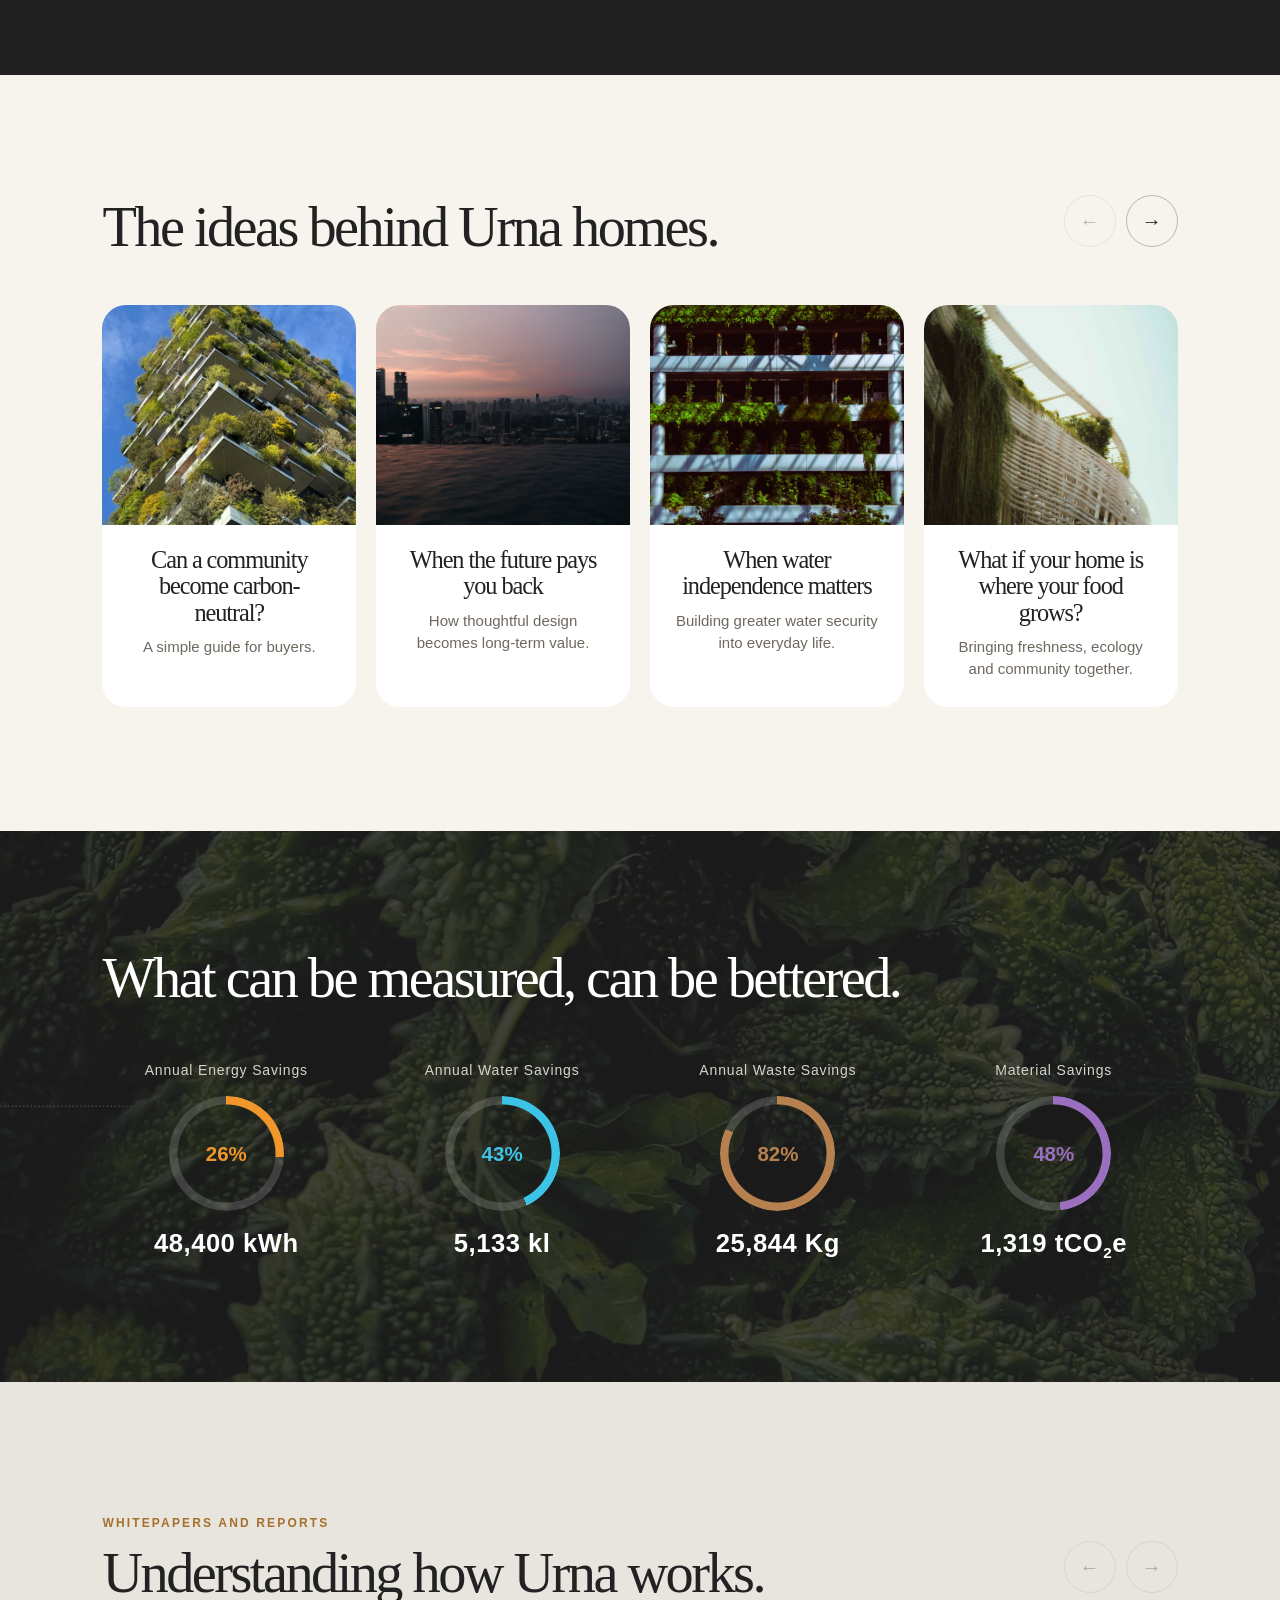
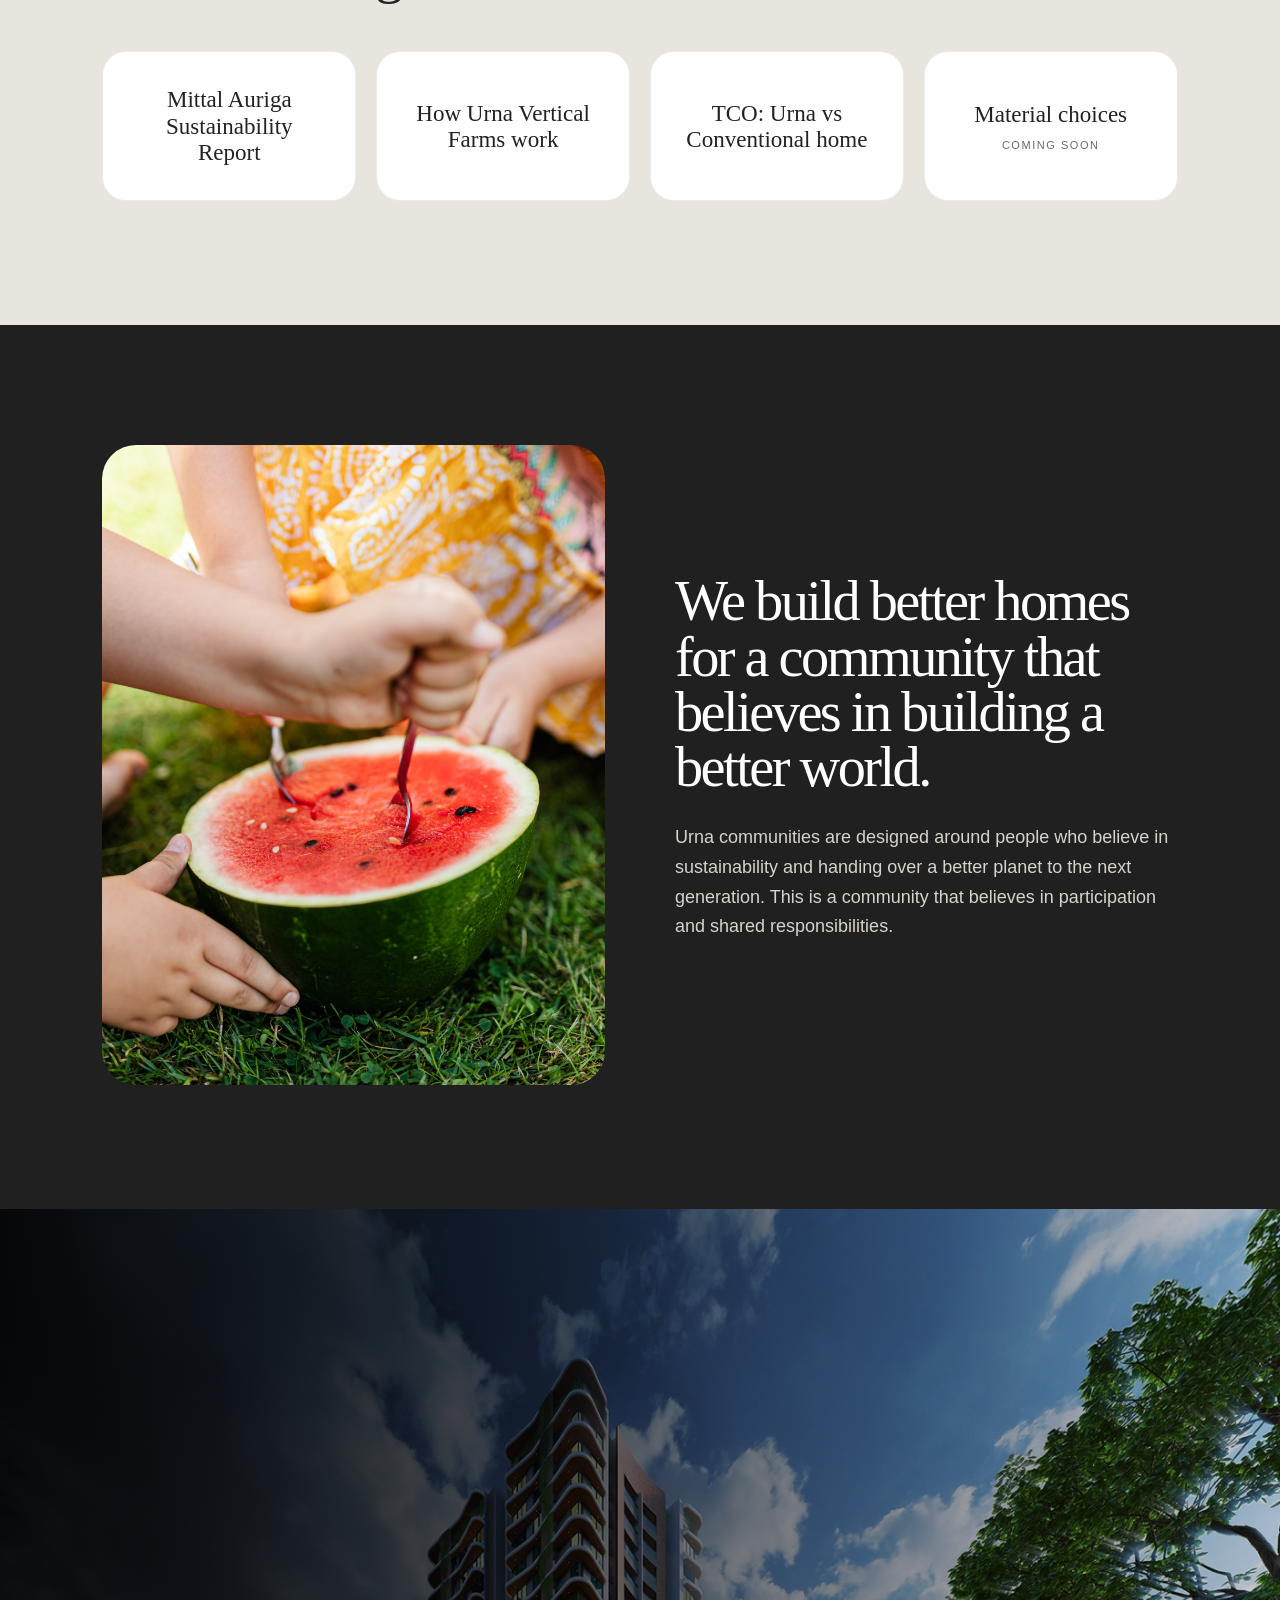
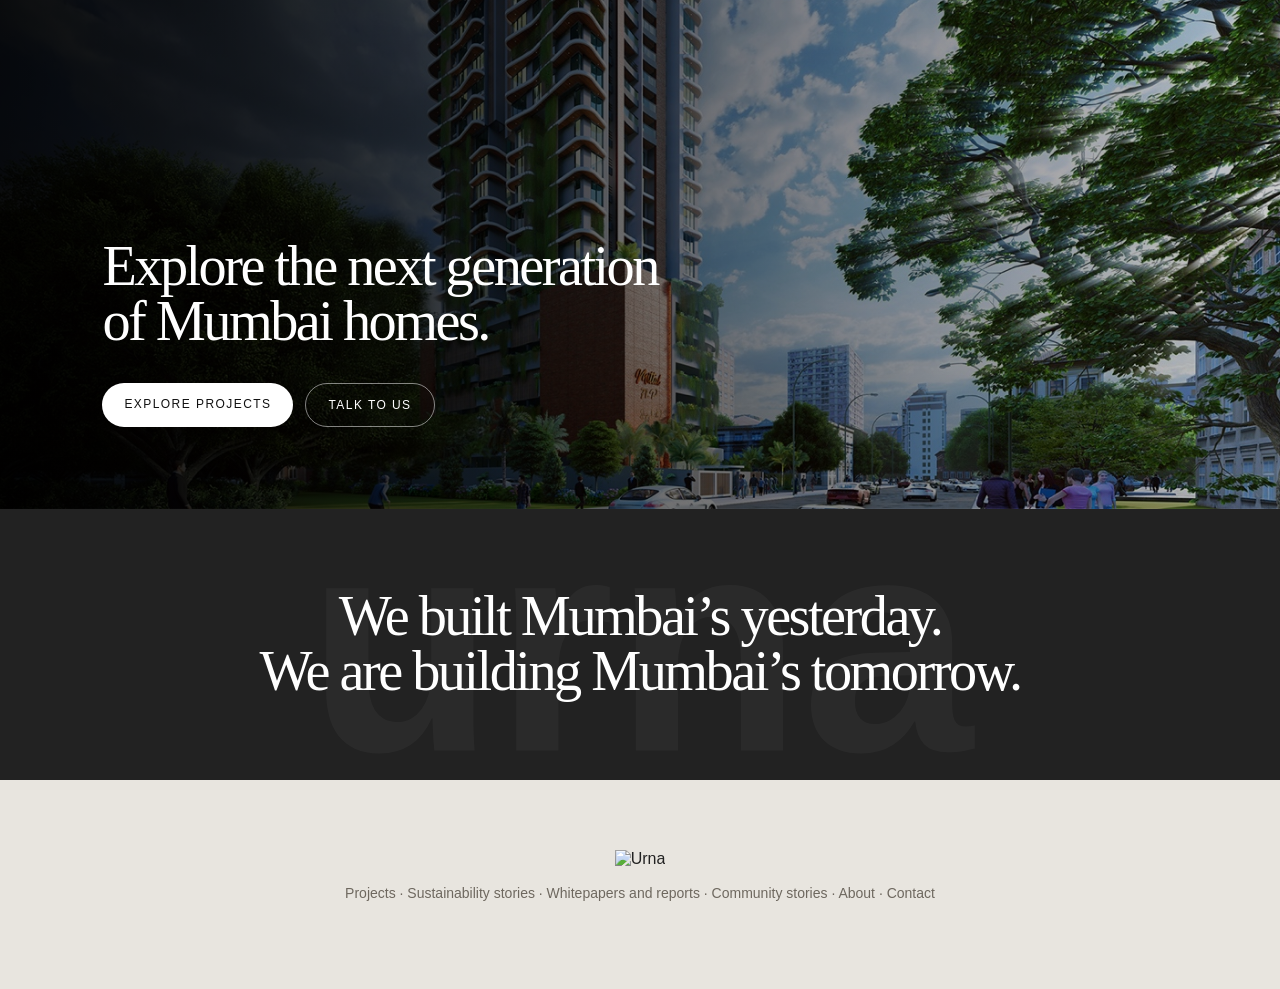
==== commit 8407b9c0: "Add files via upload" ====
--- a/index.html
+++ b/index.html
@@ -1,188 +1,195 @@
-<!doctype html>
-<html lang="en">
-<head>
-<meta charset="utf-8">
-<meta name="viewport" content="width=device-width,initial-scale=1">
-<title>Urna — Building Mumbai’s tomorrow</title>
-<link rel="stylesheet" href="styles.css">
-</head>
-<body>
-<header class="nav">
-  <a class="logo" href="#top"><img src="assets/urna-logo.png" alt="Urna"></a>
-  <nav>
-    <a href="#projects">Projects</a>
-    <a href="#sustainability">Sustainability</a>
-    <a href="#reports">Reports</a>
-    <a href="#stories">Stories</a>
-    <a href="#about">About</a>
-    <a class="pill" href="#contact">Contact</a>
-  </nav>
-</header>
-
-<main id="top">
-<section class="hero">
-  <img src="assets/building-mumbai-tomorrow.jpg" alt="Green high-rise architecture">
-  <div class="hero-copy">
-    <h1>Building Mumbai’s tomorrow.</h1>
-    <div class="cta-row">
-      <a class="button primary" href="#projects">Explore projects</a>
-      <a class="button ghost" href="#sustainability">Explore sustainability</a>
-    </div>
-  </div>
-</section>
-
-<section id="about" class="chapter legacy">
-  <h2>The House of Mittal Builders built Mumbai’s yesterday.<br>With Urna, we are building Mumbai’s tomorrow.</h2>
-  <p>There was a time when Mumbai needed Nariman Point, and later, Thane. The House of Mittal helped shape both.<br>Today, the city confronts climate, density, water and energy stress, and Mumbai needs a more responsible approach to urban development. That is Urna’s vision — resource-conscious construction that works with the environment to build a resilient, sustainable Mumbai.</p>
-  <div class="legacy-strip">
-    <div><b>70+</b><span>years of legacy</span></div>
-    <div><b>3500+</b><span>projects delivered</span></div>
-    <div><b>50M+</b><span>sq ft built</span></div>
-    <div><b>Urna</b><span>the conscious future</span></div>
-  </div>
-</section>
-
-<section id="projects" class="chapter projects">
-  <p class="eyebrow">Featured projects</p>
-  <h2>Five projects. One belief.</h2>
-  <div class="project-grid">
-    <article class="project-card">
-      <img src="assets/71p-front.jpeg" alt="71P/Urna">
-      <div>
-        <p class="eyebrow">Borivali East</p>
-        <h3>71P/Urna</h3>
-        <p>We are developing India’s first carbon neutral community. Designed to consume less, recycle, generate more and create value for the next generation.</p>
-        <a href="71P/index.html" class="text-link">Visit Microsite →</a><br>
-        <a href="#" class="text-link">Project progress →</a>
-      </div>
-    </article>
-    <article class="project-card">
-      <img src="assets/408a-hero.jpg" alt="408A/Urna">
-      <div>
-        <p class="eyebrow">Santacruz West</p>
-        <h3>408A/Urna</h3>
-        <p>60 select residences that promise luxury, exquisite design and craftsmanship. But with an exceptionally low footprint. This is how luxury will look tomorrow.</p>
-        <a href="408A/index.html" class="text-link">Visit Microsite →</a><br>
-        <a href="#" class="text-link">Project progress →</a>
-      </div>
-    </article>
-    <article class="project-card">
-      <img src="assets/bio-3.jpeg" alt="Biophilic architecture">
-      <div>
-        <p class="eyebrow">Andheri West</p>
-        <h3>111A/Urna</h3>
-        <p>Coming soon</p>
-      </div>
-    </article>
-    <article class="project-card">
-      <img src="assets/bio-4.jpeg" alt="Biophilic architecture">
-      <div>
-        <p class="eyebrow">Borivali East</p>
-        <h3>56C/Urna</h3>
-        <p>Coming soon</p>
-      </div>
-    </article>
-    <article class="project-card">
-      <img src="assets/bio-5.jpeg" alt="Biophilic architecture">
-      <div>
-        <p class="eyebrow">Borivali E</p>
-        <h3>476/Urna</h3>
-        <p>Coming soon</p>
-      </div>
-    </article>
-  </div>
-</section>
-
-<section id="sustainability" class="chapter philosophy difference original-difference">
-  <div class="split">
-    <div>
-      <p class="eyebrow">The Urna difference</p>
-      <h2>Sustainability should not ask people to compromise.</h2>
-      <p>A responsible home should feel luxurious, healthier, more comfortable, more valuable over time. That is why Urna translates sustainability into lived benefits — cleaner air, greater water security, lower dependence and future-ready communities.</p>
-      <a class="button manifesto-btn" href="manifesto.html">The Urna Manifesto</a>
-    </div>
-    <img src="assets/bio-1.jpeg" alt="Biophilic architecture">
-  </div>
-</section>
-
-<section class="chapter sustainability">
-  <p class="eyebrow">The Five Guiding Systems at Urna</p>
-  <h2>Food. Water. Air. Energy. Space. At Urna, these are not marketing ideas. This is architecture.</h2>
-  <p>Urna aims to create enduring development, rooted in the faith that our futures are interdependent — people, society and planet.</p>
-  <div class="systems">
-    <button data-poster="assets/prithvi.jpeg">Food<span>Homes that grow food</span></button>
-    <button data-poster="assets/jala.jpeg">Water<span>Homes that save water</span></button>
-    <button data-poster="assets/vayu.jpeg">Air<span>Homes that breathe</span></button>
-    <button data-poster="assets/agni.jpeg">Energy<span>Homes that save energy</span></button>
-    <button data-poster="assets/akasha.jpeg">Space<span>Homes that love space</span></button>
-  </div>
-</section>
-
-<section id="stories" class="chapter stories">
-  <h2>The ideas behind Urna homes.</h2>
-  <div class="story-grid">
-    <article><img src="assets/bio-2.jpeg" alt=""><h3>Can a community become carbon-neutral?</h3><p>A simple guide for buyers.</p></article>
-    <article><img src="assets/pool.jpg" alt=""><h3>When the future pays you back</h3><p>How thoughtful design becomes long-term value.</p></article>
-    <article><img src="assets/bio-4.jpeg" alt=""><h3>When water independence matters</h3><p>Building greater water security into everyday life.</p></article>
-    <article><img src="assets/bio-5.jpeg" alt=""><h3>What if your home is where your food grows?</h3><p>Bringing freshness, ecology and community together.</p></article>
-  </div>
-</section>
-
-<section class="chapter dashboard">
-  <h2>What can be measured, can be bettered.</h2>
-  <div class="report-grid">
-    <a href="#">Water reused<br><strong>12.4M L</strong></a>
-    <a href="#">Carbon avoided<br><strong>1,850 t</strong></a>
-    <a href="#">Solar generated<br><strong>2.1 GWh</strong></a>
-    <a href="#">Construction waste to landfill<br><strong>0</strong></a>
-  </div>
-</section>
-
-<section id="reports" class="chapter reports">
-  <p class="eyebrow">Whitepapers and reports</p>
-  <h2>Understanding how Urna works.</h2>
-  <div class="report-grid">
-    <a href="#">Carbon-neutrality methodology</a>
-    <a href="#">Water systems</a>
-    <a href="#">Material choices</a>
-    <a href="#">Energy generation</a>
-  </div>
-</section>
-
-<section class="chapter community">
-  <div class="community-image"><img src="assets/community-stories.jpg" alt="Children sharing watermelon outdoors"></div>
-  <div class="community-copy">
-    <h2>We build better homes for a community that believes in building a better world.</h2>
-    <p>Urna communities are designed around people who believe in sustainability and handing over a better planet to the next generation. This is a community that believes in participation and shared responsibilities.</p>
-    <a href="#" class="button darkbtn">Explore community stories</a>
-  </div>
-</section>
-
-<section id="contact" class="hero final">
-  <img src="assets/71p-hero.jpeg" alt="">
-  <div class="veil"></div>
-  <div class="final-copy">
-    <h2>Explore the next generation of Mumbai homes.</h2>
-    <div class="cta-row">
-      <a class="button primary" href="#projects">Explore projects</a>
-      <a class="button ghost" href="mailto:connect@urna.example">Talk to us</a>
-    </div>
-  </div>
-</section>
-
-<section class="signature"><h2>We built Mumbai’s yesterday.<br>We are building Mumbai’s tomorrow.</h2></section>
-</main>
-
-<footer>
-  <img src="assets/urna-logo.png" alt="Urna">
-  <p>Projects · Sustainability stories · Whitepapers and reports · Community stories · About · Contact</p>
-</footer>
-
-<div class="poster-viewer" id="poster-viewer">
-  <button class="poster-close">×</button>
-  <img id="poster-img" alt="">
-</div>
-
-<script src="script.js"></script>
-</body>
-</html>
+<!doctype html>
+<html lang="en">
+<head>
+<meta charset="utf-8">
+<meta name="viewport" content="width=device-width,initial-scale=1">
+<title>Urna — Building Mumbai’s tomorrow</title>
+<link rel="stylesheet" href="styles.css">
+</head>
+<body>
+<header class="nav">
+  <a class="logo" href="#top"><img src="assets/urna-logo-new.png" alt="Urna — from the House of Mittal Builders"></a>
+  <nav id="site-menu">
+    <a href="#projects">Projects</a>
+    <a href="#sustainability">Sustainability</a>
+    <a href="#reports">Reports</a>
+    <a href="#stories">Stories</a>
+    <a href="#about">About</a>
+  </nav>
+  <a class="pill" href="#contact">Contact</a>
+</header>
+
+<main id="top">
+<section class="hero">
+  <img src="assets/building-mumbai-tomorrow.jpg" alt="Green high-rise architecture">
+  <div class="hero-copy">
+    <h1 class="one-line">Building Mumbai’s tomorrow.</h1>
+    <div class="cta-row">
+      <a class="button primary" href="#projects">Explore projects</a>
+      <a class="button ghost" href="#sustainability">Explore sustainability</a>
+    </div>
+  </div>
+  <span class="render-tag">Rendering</span>
+</section>
+
+<section id="about" class="chapter legacy">
+  <h2>The House of Mittal Builders built Mumbai’s yesterday.<br>With Urna, we are building Mumbai’s tomorrow.</h2>
+  <p>There was a time when Mumbai needed Nariman Point, and later, Thane. The House of Mittal helped shape both.<br>Today, the city confronts climate, density, water and energy stress, and Mumbai needs a more responsible approach to urban development. That is Urna’s vision — resource-conscious construction that works with the environment to build a resilient, sustainable Mumbai.</p>
+  <div class="legacy-strip">
+    <div><b>70+</b><span>years of legacy</span></div>
+    <div><b>3500+</b><span>projects delivered</span></div>
+    <div><b>50M+</b><span>sq ft built</span></div>
+    <div><b>Urna</b><span>the conscious future</span></div>
+  </div>
+</section>
+
+<section id="projects" class="chapter projects">
+  <h2>Five projects. One belief.</h2>
+  <div class="project-grid">
+    <article class="project-card">
+      <img src="assets/71p-front.jpeg" alt="71P/Urna">
+      <div>
+        <p class="eyebrow">Borivali East</p>
+        <h3>71P/Urna</h3>
+        <p>We are developing India’s first carbon neutral community. Designed to consume less, recycle, generate more and create value for the next generation.</p>
+        <a href="71P/index.html" class="text-link">Visit Microsite →</a><br>
+        <a href="#" class="text-link">Project progress →</a>
+      </div>
+    </article>
+    <article class="project-card">
+      <img src="assets/408a-hero.jpg" alt="408A/Urna">
+      <div>
+        <p class="eyebrow">Santacruz West</p>
+        <h3>408A/Urna</h3>
+        <p>60 select residences that promise luxury, exquisite design and craftsmanship. But with an exceptionally low footprint. This is how luxury will look tomorrow.</p>
+        <a href="408A/index.html" class="text-link">Visit Microsite →</a><br>
+        <a href="#" class="text-link">Project progress →</a>
+      </div>
+    </article>
+    <article class="project-card coming">
+      <img src="assets/bio-3.jpeg" alt="Biophilic architecture">
+      <div>
+        <h3>Andheri West</h3>
+        <p>Coming soon</p>
+      </div>
+    </article>
+    <article class="project-card coming">
+      <img src="assets/bio-4.jpeg" alt="Biophilic architecture">
+      <div>
+        <h3>Borivali East</h3>
+        <p>Coming soon</p>
+      </div>
+    </article>
+  </div>
+</section>
+
+<section id="sustainability" class="chapter philosophy difference original-difference">
+  <div class="split">
+    <div>
+      <p class="eyebrow">The Urna difference</p>
+      <h2>Sustainability should not ask people to compromise.</h2>
+      <p>A responsible home should feel luxurious, healthier, more comfortable, more valuable over time. That is why Urna translates sustainability into lived benefits — cleaner air, greater water security, lower dependence and future-ready communities.</p>
+      <a class="button manifesto-btn" href="manifesto.html">The Urna Manifesto</a>
+    </div>
+    <figure class="render-figure">
+      <img src="assets/bio-1.jpeg" alt="Biophilic architecture">
+      <span class="render-tag">Rendering</span>
+    </figure>
+  </div>
+</section>
+
+<section class="chapter sustainability">
+  <h2>Food. Water. Air. Energy. Space. At Urna, these are not marketing ideas. This is architecture.</h2>
+  <div class="systems">
+    <button data-poster="assets/posters/prithvi-landscape.jpg" data-poster-portrait="assets/posters/prithvi-portrait.webp">Food<span>Homes that grow food</span></button>
+    <button data-poster="assets/posters/jala-landscape.jpg" data-poster-portrait="assets/posters/jala-portrait.webp">Water<span>Homes that save water</span></button>
+    <button data-poster="assets/posters/vayu-landscape.jpg" data-poster-portrait="assets/posters/vayu-portrait.webp">Air<span>Homes that breathe</span></button>
+    <button data-poster="assets/posters/agni-landscape.jpg" data-poster-portrait="assets/posters/agni-portrait.webp">Energy<span>Homes that save energy</span></button>
+    <button data-poster="assets/posters/akasha-landscape.jpg" data-poster-portrait="assets/posters/akasha-portrait.webp">Space<span>Homes that love space</span></button>
+  </div>
+</section>
+
+<section id="stories" class="chapter stories">
+  <div class="rail-head">
+    <h2>The ideas behind Urna homes.</h2>
+    <div class="rail-arrows" data-rail="story-rail">
+      <button type="button" class="rail-btn prev" aria-label="Previous stories">←</button>
+      <button type="button" class="rail-btn next" aria-label="More stories">→</button>
+    </div>
+  </div>
+  <div class="story-grid rail" id="story-rail">
+    <a class="story-card" href="stories/carbon-neutral-community.html"><img src="assets/bio-2.jpeg" alt=""><h3>Can a community become carbon-neutral?</h3><p>A simple guide for buyers.</p></a>
+    <a class="story-card" href="stories/future-pays-you-back.html"><img src="assets/pool.jpg" alt=""><h3>When the future pays you back</h3><p>How thoughtful design becomes long-term value.</p></a>
+    <a class="story-card" href="stories/water-independence.html"><img src="assets/bio-4.jpeg" alt=""><h3>When water independence matters</h3><p>Building greater water security into everyday life.</p></a>
+    <a class="story-card" href="stories/grow-food-at-home.html"><img src="assets/bio-5.jpeg" alt=""><h3>What if your home is where your food grows?</h3><p>Bringing freshness, ecology and community together.</p></a>
+    <a class="story-card" href="stories/never-wait-for-a-tanker.html"><img src="assets/mumbai.jpg" alt=""><h3>You should never have to wait for a tanker</h3><p>What Mumbai’s water scarcity asks of a home.</p></a>
+    <a class="story-card" href="stories/where-does-your-home-end.html"><img src="assets/materials-image.jpeg" alt=""><h3>Ever wondered where your home ends?</h3><p>Responsible folks, responsible homes.</p></a>
+    <a class="story-card" href="stories/elements-and-daily-life.html"><img src="assets/vayu.jpg" alt=""><h3>How the elements shape our daily life</h3><p>Air, light and space, designed in.</p></a>
+  </div>
+</section>
+
+<section class="chapter dashboard">
+  <h2 class="one-line">What can be measured, can be bettered.</h2>
+  <div class="gauges">
+    <div class="gauge" style="--pct:26;--c:#f0962b"><span class="gauge-label">Annual Energy Savings</span><div class="ring"><b>26%</b></div><strong>48,400 kWh</strong></div>
+    <div class="gauge" style="--pct:43;--c:#3cc3e6"><span class="gauge-label">Annual Water Savings</span><div class="ring"><b>43%</b></div><strong>5,133 kl</strong></div>
+    <div class="gauge" style="--pct:82;--c:#b7814f"><span class="gauge-label">Annual Waste Savings</span><div class="ring"><b>82%</b></div><strong>25,844 Kg</strong></div>
+    <div class="gauge" style="--pct:48;--c:#9b6fc0"><span class="gauge-label">Material Savings</span><div class="ring"><b>48%</b></div><strong>1,319 tCO<sub>2</sub>e</strong></div>
+  </div>
+</section>
+
+<section id="reports" class="chapter reports">
+  <div class="rail-head">
+    <div>
+      <p class="eyebrow">Whitepapers and reports</p>
+      <h2>Understanding how Urna works.</h2>
+    </div>
+    <div class="rail-arrows" data-rail="report-rail">
+      <button type="button" class="rail-btn prev" aria-label="Previous reports">←</button>
+      <button type="button" class="rail-btn next" aria-label="More reports">→</button>
+    </div>
+  </div>
+  <div class="report-grid rail" id="report-rail">
+    <a href="assets/reports/mittal-auriga-sustainability-report.pdf" target="_blank" rel="noopener">Mittal Auriga Sustainability Report</a>
+    <a href="assets/reports/vertical-farms.jpg" data-poster="assets/reports/vertical-farms.jpg">How Urna Vertical Farms work</a>
+    <a href="assets/reports/tco-landscape.jpg" data-poster="assets/reports/tco-landscape.jpg" data-poster-portrait="assets/reports/tco-portrait.jpg">TCO: Urna vs Conventional home</a>
+    <a href="#" class="soon">Material choices</a>
+  </div>
+</section>
+
+<section class="chapter community">
+  <div class="community-image"><img src="assets/community-stories.jpg" alt="Children sharing watermelon outdoors"></div>
+  <div class="community-copy">
+    <h2>We build better homes for a community that believes in building a better world.</h2>
+    <p>Urna communities are designed around people who believe in sustainability and handing over a better planet to the next generation. This is a community that believes in participation and shared responsibilities.</p>
+  </div>
+</section>
+
+<section id="contact" class="hero final">
+  <img src="assets/71p-hero.jpeg" alt="">
+  <div class="veil"></div>
+  <div class="final-copy">
+    <h2>Explore the next generation<br>of Mumbai homes.</h2>
+    <div class="cta-row">
+      <a class="button primary" href="#projects">Explore projects</a>
+      <a class="button ghost" href="mailto:connect@urna.example">Talk to us</a>
+    </div>
+  </div>
+</section>
+
+<section class="signature"><h2>We built Mumbai’s yesterday.<br>We are building Mumbai’s tomorrow.</h2></section>
+</main>
+
+<footer>
+  <img src="assets/urna-logo-new.png" alt="Urna">
+  <p>Projects · Sustainability stories · Whitepapers and reports · Community stories · About · Contact</p>
+</footer>
+
+<div class="poster-viewer" id="poster-viewer">
+  <button class="poster-close" aria-label="Close">×</button>
+  <img id="poster-img" alt="">
+</div>
+
+<script src="script.js"></script>
+</body>
+</html>
--- a/styles.css
+++ b/styles.css
@@ -1,168 +1,342 @@
-:root{--stone:#e8e5df;--warm:#f7f4ee;--ink:#222;--muted:#6e685f;--bronze:#a66f2c;--blue:#263f8f;--dark:#202020}
-*{box-sizing:border-box}html{scroll-behavior:smooth}body{margin:0;background:var(--warm);color:var(--ink);font-family:Inter,Helvetica Neue,Arial,sans-serif}
-h1,h2,h3{font-family:Georgia,serif;font-weight:400;letter-spacing:-.045em}h1{font-size:clamp(64px,9vw,142px);line-height:.88;margin:0 0 24px}h2{font-size:clamp(42px,5.5vw,92px);line-height:.94;margin:0 0 28px;max-width:1100px}h3{font-size:34px;margin:0 0 12px}p{font-size:18px;line-height:1.65;color:var(--muted)}.eyebrow{font-size:12px;text-transform:uppercase;letter-spacing:.18em;color:var(--bronze);font-weight:700}
-.nav{position:fixed;top:0;left:0;width:100%;z-index:20;display:flex;align-items:center;justify-content:space-between;padding:18px 6vw;background:rgba(247,244,238,.92);backdrop-filter:blur(14px);border-bottom:1px solid rgba(0,0,0,.05)}.logo img{height:56px}.nav nav{display:flex;gap:28px;align-items:center}.nav a{text-decoration:none;color:#222;text-transform:uppercase;letter-spacing:.14em;font-size:12px}.pill{border:1px solid rgba(0,0,0,.25);border-radius:999px;padding:12px 18px}
-.hero{min-height:100vh;position:relative;display:flex;align-items:flex-end;overflow:hidden;padding:150px 8vw 82px;color:#fff}.hero:before{content:"";position:absolute;inset:0;background:linear-gradient(90deg,rgba(0,0,0,.7),rgba(0,0,0,.2),rgba(0,0,0,.04));z-index:1}.hero img,.hero-mosaic img{width:100%;height:100%;object-fit:cover}.hero>img{position:absolute;inset:0}.veil{position:absolute;inset:0;background:linear-gradient(90deg,rgba(0,0,0,.72),rgba(0,0,0,.12));z-index:1}.hero-grid{display:grid;grid-template-columns:1fr 1fr;gap:60px;align-items:end;width:100%;position:relative;z-index:2}.hero-copy,.final-copy{position:relative;z-index:2}.lead{font-size:24px;max-width:760px;color:#fff}.cta-row{display:flex;gap:12px;flex-wrap:wrap;margin-top:34px}.button{border-radius:999px;padding:14px 22px;text-decoration:none;text-transform:uppercase;letter-spacing:.12em;font-size:12px;display:inline-block}.primary{background:#fff;color:#111}.ghost{border:1px solid rgba(255,255,255,.5);color:#fff}.darkbtn{background:#222;color:#fff}.hero-mosaic{height:70vh;display:grid;grid-template-columns:1fr 1fr;grid-template-rows:1fr 1fr;gap:16px}.hero-mosaic img{border-radius:28px}.hero-mosaic img:first-child{grid-row:span 2}
-.chapter{padding:120px 8vw}.legacy{background:#f6f3ed}.legacy>p{max-width:850px}.legacy-strip{display:grid;grid-template-columns:repeat(4,1fr);gap:18px;margin-top:60px}.legacy-strip div,.report-grid a,.progress-grid article{background:#fff;border:1px solid rgba(0,0,0,.08);border-radius:24px;padding:34px}.legacy-strip b{font-family:Georgia,serif;font-size:46px;color:var(--bronze);display:block}.legacy-strip span{text-transform:uppercase;letter-spacing:.12em;font-size:12px;color:var(--muted)}
-.project-grid{display:grid;grid-template-columns:repeat(6,1fr);gap:28px;margin-top:50px}.project-card{grid-column:span 3;background:#fff;border-radius:34px;overflow:hidden;box-shadow:0 20px 80px rgba(0,0,0,.07)}.project-card:nth-child(n+3){grid-column:span 2}.project-card img{width:100%;height:460px;object-fit:cover;display:block}.project-card div{padding:38px}.text-link{color:var(--bronze);text-transform:uppercase;letter-spacing:.12em;font-size:12px;text-decoration:none}
-.sustainability{background:#202020;color:#fff}.sustainability p{color:#d8d3ca}.systems{display:grid;grid-template-columns:repeat(5,1fr);gap:16px;margin-top:50px}.systems button{min-height:220px;border:1px solid rgba(255,255,255,.14);background:#2c2c2c;color:#fff;border-radius:26px;text-align:left;padding:30px;font-family:Georgia,serif;font-size:34px;cursor:pointer}.systems span{display:block;font-family:Inter,sans-serif;font-size:12px;text-transform:uppercase;letter-spacing:.12em;color:#aaa;margin-top:18px}
-.split{display:grid;grid-template-columns:1fr 1fr;gap:70px;align-items:center}.split img{width:100%;height:620px;object-fit:cover;border-radius:34px}
-.story-grid{display:grid;grid-template-columns:repeat(4,1fr);gap:20px;margin-top:50px}.story-grid article{background:#fff;border-radius:24px;overflow:hidden}.story-grid img{width:100%;height:220px;object-fit:cover}.story-grid h3,.story-grid p{padding:0 24px}.story-grid p{padding-bottom:24px}
-.reports{background:var(--stone)}.report-grid,.progress-grid{display:grid;grid-template-columns:repeat(4,1fr);gap:18px;margin-top:50px}.report-grid a{font-family:Georgia,serif;font-size:28px;color:#222;text-decoration:none}
-.community{display:grid;grid-template-columns:1fr 1fr;gap:70px;align-items:center;background:#202020;color:#fff}.community p{color:#d8d3ca}.community img{width:100%;height:640px;object-fit:cover;border-radius:34px}
-.progress-grid{grid-template-columns:1fr 1fr}.progress-grid a{color:var(--bronze);text-decoration:none;text-transform:uppercase;letter-spacing:.12em;font-size:12px}
-.final h2{color:#fff}.signature{background:#222;color:#fff;text-align:center;padding:80px 8vw;position:relative;overflow:hidden}.signature:before{content:"urna";position:absolute;left:50%;top:50%;transform:translate(-50%,-50%);font-size:24vw;font-weight:800;font-family:Inter,sans-serif;opacity:.035}.signature h2{position:relative;margin:auto}
-footer{text-align:center;background:var(--stone);padding:70px 8vw}footer img{height:54px}footer p{font-size:14px}.poster-viewer{position:fixed;inset:0;background:rgba(0,0,0,.88);z-index:100;display:none;align-items:center;justify-content:center}.poster-viewer.open{display:flex}.poster-viewer img{max-width:88vw;max-height:88vh;border-radius:16px}.poster-close{position:absolute;top:28px;right:34px;background:rgba(255,255,255,.1);color:#fff;border:0;border-radius:50%;width:54px;height:54px;font-size:36px;cursor:pointer}
-@media(max-width:900px){.nav nav{display:none}.hero-grid,.project-grid,.split,.community,.legacy-strip,.story-grid,.report-grid,.progress-grid,.systems{grid-template-columns:1fr}.project-card,.project-card:nth-child(n+3){grid-column:auto}.hero-mosaic{display:none}.chapter,.hero{padding-left:6vw;padding-right:6vw}.project-card img,.split img,.community img{height:360px}}
-
-.commitments{background:#f6f3ed}
-.dashboard{background:#202020;color:#fff}
-.dashboard .report-grid a{background:#2c2c2c;color:#fff;border-color:rgba(255,255,255,.1)}
-.materials{background:#e8e5df}
-.futurelab{background:#f7f4ee}
-
-
-/* v3 refinements */
-.nav .logo img,
-footer img{
-  height:81px;
-}
-.hero:before{
-  background:linear-gradient(90deg,rgba(0,0,0,.76),rgba(0,0,0,.26),rgba(0,0,0,.08));
-}
-.hero .eyebrow{
-  font-size:15px;
-}
-.difference-grid{
-  display:grid;
-  grid-template-columns:repeat(4,1fr);
-  gap:18px;
-  margin:46px 0 34px;
-}
-.difference-grid article{
-  background:#fff;
-  border:1px solid rgba(0,0,0,.08);
-  border-radius:24px;
-  padding:30px;
-}
-.difference-grid h3{
-  font-size:30px;
-}
-.report-grid a,
-.story-grid article,
-.progress-grid article,
-.legacy-strip div,
-.difference-grid article{
-  text-align:center;
-}
-.dashboard{
-  position:relative;
-  overflow:hidden;
-}
-.dashboard:before{
-  content:"";
-  position:absolute;
-  inset:0;
-  background:url('assets/measure-image.jpg') center/cover no-repeat;
-  opacity:.18;
-  filter:saturate(.85);
-}
-.dashboard > *{
-  position:relative;
-  z-index:1;
-}
-.materials{
-  position:relative;
-  overflow:hidden;
-}
-.materials:before{
-  content:"";
-  position:absolute;
-  inset:0;
-  background:url('assets/materials-image.jpeg') center/cover no-repeat;
-  opacity:.18;
-}
-.materials > *{
-  position:relative;
-  z-index:1;
-}
-.manifesto-page{
-  background:#f7f4ee;
-}
-.manifesto-hero{
-  min-height:90vh;
-  display:flex;
-  align-items:flex-end;
-  padding:150px 8vw 90px;
-  background:
-    linear-gradient(90deg,rgba(0,0,0,.72),rgba(0,0,0,.18)),
-    url('assets/mumbai.jpg') center/cover no-repeat;
-  color:#fff;
-}
-.manifesto-hero h1{
-  color:#fff;
-}
-.manifesto-text{
-  padding:110px 8vw;
-  max-width:1100px;
-  margin:auto;
-}
-.manifesto-text p{
-  font-family:Georgia,serif;
-  font-size:clamp(26px,3vw,42px);
-  line-height:1.22;
-  color:#2a2926;
-  margin:0 0 46px;
-}
-.manifesto-text h2{
-  margin:90px 0 42px;
-}
-@media(max-width:900px){
-  .difference-grid{grid-template-columns:1fr;}
-  .nav .logo img,footer img{height:62px;}
-}
-
-
-/* v4 — Restore original Urna Difference section */
-.original-difference{
-  background:#f7f4ee;
-}
-.original-difference .split{
-  display:grid;
-  grid-template-columns:1fr 1.1fr;
-  gap:70px;
-  align-items:center;
-}
-.original-difference h2{
-  font-size:clamp(54px,6.2vw,105px);
-  line-height:.9;
-}
-.original-difference p:not(.eyebrow){
-  max-width:740px;
-  font-size:20px;
-}
-.original-difference img{
-  width:100%;
-  height:620px;
-  object-fit:cover;
-  border-radius:34px;
-}
-.manifesto-btn{
-  margin-top:34px;
-  border:1px solid rgba(0,0,0,.28);
-  color:#222;
-  background:transparent;
-}
-.manifesto-btn:hover{
-  background:#222;
-  color:#fff;
-}
-
-@media(max-width:900px){
-  .original-difference .split{
-    grid-template-columns:1fr;
-  }
-  .original-difference img{
-    height:380px;
-  }
-}
+:root{--stone:#e8e5df;--warm:#f7f4ee;--ink:#222;--muted:#6e685f;--bronze:#a66f2c;--blue:#263f8f;--dark:#202020}
+*{box-sizing:border-box}html{scroll-behavior:smooth}body{margin:0;background:var(--warm);color:var(--ink);font-family:Inter,Helvetica Neue,Arial,sans-serif}
+h1,h2,h3{font-family:Georgia,serif;font-weight:400;letter-spacing:-.045em}h1{font-size:clamp(64px,4vw,142px);line-height:.88;margin:0 0 24px}h2{font-size:clamp(42px,5.5vw,92px);line-height:.94;margin:0 0 28px;}h3{font-size:34px;margin:0 0 12px}p{font-size:18px;line-height:1.65;color:var(--muted)}.eyebrow{font-size:12px;text-transform:uppercase;letter-spacing:.18em;color:var(--bronze);font-weight:700}
+.nav{position:fixed;top:0;left:0;width:100%;z-index:20;display:flex;align-items:center;justify-content:space-between;padding:18px 6vw;background:rgba(247,244,238,.92);backdrop-filter:blur(14px);border-bottom:1px solid rgba(0,0,0,.05)}.logo img{height:56px}.nav nav{display:flex;gap:28px;align-items:center}.nav a{text-decoration:none;color:#222;text-transform:uppercase;letter-spacing:.14em;font-size:12px}.pill{border:1px solid rgba(0,0,0,.25);border-radius:999px;padding:12px 18px}
+.hero{min-height:100vh;position:relative;display:flex;align-items:flex-end;overflow:hidden;padding:150px 8vw 82px;color:#fff}.hero:before{content:"";position:absolute;inset:0;background:linear-gradient(90deg,rgba(0,0,0,.7),rgba(0,0,0,.2),rgba(0,0,0,.04));z-index:1}.hero img,.hero-mosaic img{width:100%;height:100%;object-fit:cover}.hero>img{position:absolute;inset:0}.veil{position:absolute;inset:0;background:linear-gradient(90deg,rgba(0,0,0,.72),rgba(0,0,0,.12));z-index:1}.hero-grid{display:grid;grid-template-columns:1fr 1fr;gap:60px;align-items:end;width:100%;position:relative;z-index:2}.hero-copy,.final-copy{position:relative;z-index:2}.lead{font-size:24px;max-width:760px;color:#fff}.cta-row{display:flex;gap:12px;flex-wrap:wrap;margin-top:34px}.button{border-radius:999px;padding:14px 22px;text-decoration:none;text-transform:uppercase;letter-spacing:.12em;font-size:12px;display:inline-block}.primary{background:#fff;color:#111}.ghost{border:1px solid rgba(255,255,255,.5);color:#fff}.darkbtn{background:#222;color:#fff}.hero-mosaic{height:70vh;display:grid;grid-template-columns:1fr 1fr;grid-template-rows:1fr 1fr;gap:16px}.hero-mosaic img{border-radius:28px}.hero-mosaic img:first-child{grid-row:span 2}
+.chapter{padding:120px 8vw}.legacy{background:#f6f3ed}.legacy>p{max-width:850px}.legacy-strip{display:grid;grid-template-columns:repeat(4,1fr);gap:18px;margin-top:60px}.legacy-strip div,.report-grid a,.progress-grid article{background:#fff;border:1px solid rgba(0,0,0,.08);border-radius:24px;padding:34px}.legacy-strip b{font-family:Georgia,serif;font-size:46px;color:var(--bronze);display:block}.legacy-strip span{text-transform:uppercase;letter-spacing:.12em;font-size:12px;color:var(--muted)}
+.project-grid{display:grid;grid-template-columns:repeat(6,1fr);gap:28px;margin-top:50px}.project-card{grid-column:span 3;background:#fff;border-radius:34px;overflow:hidden;box-shadow:0 20px 80px rgba(0,0,0,.07)}.project-card:nth-child(n+3){grid-column:span 2}.project-card img{width:100%;height:460px;object-fit:cover;display:block}.project-card div{padding:38px}.text-link{color:var(--bronze);text-transform:uppercase;letter-spacing:.12em;font-size:12px;text-decoration:none}
+.sustainability{background:#202020;color:#fff}.sustainability p{color:#d8d3ca}.systems{display:grid;grid-template-columns:repeat(5,1fr);gap:16px;margin-top:50px}.systems button{min-height:220px;border:1px solid rgba(255,255,255,.14);background:#2c2c2c;color:#fff;border-radius:26px;text-align:left;padding:30px;font-family:Georgia,serif;font-size:34px;cursor:pointer}.systems span{display:block;font-family:Inter,sans-serif;font-size:12px;text-transform:uppercase;letter-spacing:.12em;color:#aaa;margin-top:18px}
+.split{display:grid;grid-template-columns:1fr 1fr;gap:70px;align-items:center}.split img{width:100%;height:620px;object-fit:cover;border-radius:34px}
+.story-grid{display:grid;grid-template-columns:repeat(4,1fr);gap:20px;margin-top:50px}.story-grid article{background:#fff;border-radius:24px;overflow:hidden}.story-grid img{width:100%;height:220px;object-fit:cover}.story-grid h3,.story-grid p{padding:0 24px}.story-grid p{padding-bottom:24px}
+.reports{background:var(--stone)}.report-grid,.progress-grid{display:grid;grid-template-columns:repeat(4,1fr);gap:18px;margin-top:50px}.report-grid a{font-family:Georgia,serif;font-size:28px;color:#222;text-decoration:none}
+.community{display:grid;grid-template-columns:1fr 1fr;gap:70px;align-items:center;background:#202020;color:#fff}.community p{color:#d8d3ca}.community img{width:100%;height:640px;object-fit:cover;border-radius:34px}
+.progress-grid{grid-template-columns:1fr 1fr}.progress-grid a{color:var(--bronze);text-decoration:none;text-transform:uppercase;letter-spacing:.12em;font-size:12px}
+.final h2{color:#fff}.signature{background:#222;color:#fff;text-align:center;padding:80px 8vw;position:relative;overflow:hidden}.signature:before{content:"urna";position:absolute;left:50%;top:50%;transform:translate(-50%,-50%);font-size:24vw;font-weight:800;font-family:Inter,sans-serif;opacity:.035}.signature h2{position:relative;margin:auto}
+footer{text-align:center;background:var(--stone);padding:70px 8vw}footer img{height:54px}footer p{font-size:14px}.poster-viewer{position:fixed;inset:0;background:rgba(0,0,0,.88);z-index:100;display:none;align-items:center;justify-content:center}.poster-viewer.open{display:flex}.poster-viewer img{max-width:88vw;max-height:88vh;border-radius:16px}.poster-close{position:absolute;top:28px;right:34px;background:rgba(255,255,255,.1);color:#fff;border:0;border-radius:50%;width:54px;height:54px;font-size:36px;cursor:pointer}
+@media(max-width:900px){.nav nav{display:none}.hero-grid,.project-grid,.split,.community,.legacy-strip,.story-grid,.report-grid,.progress-grid,.systems{grid-template-columns:1fr}.project-card,.project-card:nth-child(n+3){grid-column:auto}.hero-mosaic{display:none}.chapter,.hero{padding-left:6vw;padding-right:6vw}.project-card img,.split img,.community img{height:360px}}
+
+.commitments{background:#f6f3ed}
+.dashboard{background:#202020;color:#fff}
+.dashboard .report-grid a{background:#2c2c2c;color:#fff;border-color:rgba(255,255,255,.1)}
+.materials{background:#e8e5df}
+.futurelab{background:#f7f4ee}
+
+
+/* v3 refinements */
+.nav .logo img,
+footer img{
+  height:81px;
+}
+.hero:before{
+  background:linear-gradient(90deg,rgba(0,0,0,.76),rgba(0,0,0,.26),rgba(0,0,0,.08));
+}
+.hero .eyebrow{
+  font-size:15px;
+}
+.difference-grid{
+  display:grid;
+  grid-template-columns:repeat(4,1fr);
+  gap:18px;
+  margin:46px 0 34px;
+}
+.difference-grid article{
+  background:#fff;
+  border:1px solid rgba(0,0,0,.08);
+  border-radius:24px;
+  padding:30px;
+}
+.difference-grid h3{
+  font-size:30px;
+}
+.report-grid a,
+.story-grid article,
+.progress-grid article,
+.legacy-strip div,
+.difference-grid article{
+  text-align:center;
+}
+.dashboard{
+  position:relative;
+  overflow:hidden;
+}
+.dashboard:before{
+  content:"";
+  position:absolute;
+  inset:0;
+  background:url('assets/measure-image.jpg') center/cover no-repeat;
+  opacity:.18;
+  filter:saturate(.85);
+}
+.dashboard > *{
+  position:relative;
+  z-index:1;
+}
+.materials{
+  position:relative;
+  overflow:hidden;
+}
+.materials:before{
+  content:"";
+  position:absolute;
+  inset:0;
+  background:url('assets/materials-image.jpeg') center/cover no-repeat;
+  opacity:.18;
+}
+.materials > *{
+  position:relative;
+  z-index:1;
+}
+.manifesto-page{
+  background:#f7f4ee;
+}
+.manifesto-hero{
+  min-height:90vh;
+  display:flex;
+  align-items:flex-end;
+  padding:150px 8vw 90px;
+  background:
+    linear-gradient(90deg,rgba(0,0,0,.72),rgba(0,0,0,.18)),
+    url('assets/mumbai.jpg') center/cover no-repeat;
+  color:#fff;
+}
+.manifesto-hero h1{
+  color:#fff;
+}
+.manifesto-text{
+  padding:110px 8vw;
+  max-width:1100px;
+  margin:auto;
+}
+.manifesto-text p{
+  font-family:Georgia,serif;
+  font-size:clamp(26px,3vw,42px);
+  line-height:1.22;
+  color:#2a2926;
+  margin:0 0 46px;
+}
+.manifesto-text h2{
+  margin:90px 0 42px;
+}
+@media(max-width:900px){
+  .difference-grid{grid-template-columns:1fr;}
+  .nav .logo img,footer img{height:62px;}
+}
+
+
+/* v4 — Restore original Urna Difference section */
+.original-difference{
+  background:#f7f4ee;
+}
+.original-difference .split{
+  display:grid;
+  grid-template-columns:1fr 1.1fr;
+  gap:70px;
+  align-items:center;
+}
+.original-difference h2{
+  font-size:clamp(54px,6.2vw,105px);
+  line-height:.9;
+}
+.original-difference p:not(.eyebrow){
+  max-width:740px;
+  font-size:20px;
+}
+.original-difference img{
+  width:100%;
+  height:620px;
+  object-fit:cover;
+  border-radius:34px;
+}
+.manifesto-btn{
+  margin-top:34px;
+  border:1px solid rgba(0,0,0,.28);
+  color:#222;
+  background:transparent;
+}
+.manifesto-btn:hover{
+  background:#222;
+  color:#fff;
+}
+
+@media(max-width:900px){
+  .original-difference .split{
+    grid-template-columns:1fr;
+  }
+  .original-difference img{
+    height:380px;
+  }
+}
+
+
+/* ==========================================================
+   v5 — Mother-site content revisions + responsive header
+   ========================================================== */
+:root{--headline:clamp(34px,4.4vw,84px)}
+
+/* One consistent headline size across every frame */
+h1,h2,
+.original-difference h2,
+.manifesto-hero h1{font-size:var(--headline);line-height:.98}
+h1{margin:0 0 24px}
+.sustainability h2,.signature h2{max-width:none}
+@media(min-width:1101px){.one-line{white-space:nowrap}}
+
+/* ---------- Header ---------- */
+.nav{padding:14px 6vw;gap:24px;transition:padding .25s ease,box-shadow .25s ease}
+.nav.scrolled{box-shadow:0 6px 30px rgba(0,0,0,.06)}
+.nav .logo{display:flex;align-items:center;flex:0 0 auto}
+.nav .logo img{height:64px;width:auto;display:block}
+.nav nav{gap:clamp(16px,2vw,28px)}
+.nav nav a{white-space:nowrap}
+.nav nav a:not(.pill){position:relative;padding:6px 0}
+.nav nav a:not(.pill):after{content:"";position:absolute;left:0;right:0;bottom:0;height:1px;background:currentColor;transform:scaleX(0);transform-origin:left;transition:transform .25s ease}
+.nav nav a:not(.pill):hover:after{transform:scaleX(1)}
+.pill{transition:background .2s,color .2s}.pill:hover{background:#222;color:#fff!important}
+.nav-toggle{display:none;width:46px;height:46px;border:1px solid rgba(0,0,0,.2);border-radius:50%;background:transparent;cursor:pointer;position:relative;flex:0 0 auto}
+.nav-toggle span{position:absolute;left:13px;right:13px;height:1.5px;background:#222;border-radius:2px;transition:transform .25s ease,opacity .2s ease}
+.nav-toggle span:nth-child(1){top:16px}.nav-toggle span:nth-child(2){top:22px}.nav-toggle span:nth-child(3){top:28px}
+.menu-open .nav-toggle span:nth-child(1){transform:translateY(6px) rotate(45deg)}
+.menu-open .nav-toggle span:nth-child(2){opacity:0}
+.menu-open .nav-toggle span:nth-child(3){transform:translateY(-6px) rotate(-45deg)}
+body.menu-lock{overflow:hidden}
+
+/* Same link row as desktop on every device */
+.nav nav{margin-left:auto}
+.nav>.pill{flex:0 0 auto;margin-left:clamp(14px,2vw,28px);white-space:nowrap}
+.nav-toggle{display:none!important}
+@media(max-width:1100px){
+  .nav{padding:12px 4vw;gap:16px}
+  .nav .logo img{height:52px}
+  .nav nav{display:flex;gap:clamp(12px,1.8vw,22px)}
+  .nav a{font-size:11px;letter-spacing:.1em}
+  .nav>.pill{padding:10px 15px}
+}
+@media(max-width:820px){
+  .nav{flex-wrap:wrap;row-gap:0;padding:10px 5vw 0}
+  .nav .logo img{height:44px}
+  .nav>.pill{order:2;margin-left:auto;padding:9px 14px;font-size:10.5px}
+  .nav nav{order:3;width:100%;margin:10px 0 0;padding:11px 0 12px;border-top:1px solid rgba(0,0,0,.07);
+    justify-content:space-between;gap:12px;overflow-x:auto;scrollbar-width:none;-webkit-overflow-scrolling:touch}
+  .nav nav::-webkit-scrollbar{display:none}
+  .nav nav a{font-size:10.5px;letter-spacing:.07em;flex:0 0 auto}
+  .nav nav a:not(.pill){padding:2px 0}
+}
+@media(max-width:430px){
+  .nav nav{gap:8px}
+  .nav nav a{font-size:10px;letter-spacing:.04em}
+}
+@media(max-width:350px){
+  .nav nav a{font-size:9px;letter-spacing:.02em}
+}
+@media(max-width:600px){footer img{height:56px}}
+
+/* ---------- "Rendering" label ---------- */
+.render-tag{position:absolute;right:18px;bottom:14px;z-index:3;font-family:Inter,Helvetica Neue,Arial,sans-serif;font-size:10px;letter-spacing:.14em;text-transform:uppercase;color:rgba(255,255,255,.9);text-shadow:0 1px 6px rgba(0,0,0,.45);pointer-events:none}
+.hero>.render-tag{right:6vw;bottom:24px}
+.render-figure{position:relative;margin:0}
+.render-figure img{display:block}
+.render-figure .render-tag{right:22px;bottom:18px}
+
+/* ---------- Frame separation: projects get their own tone ---------- */
+.projects{background:var(--stone)}
+.project-card.coming,.project-card:nth-child(n+3){grid-column:span 3}
+.project-card.coming img{height:380px}
+
+/* ---------- Horizontal rails with arrows ---------- */
+.rail-head{display:flex;align-items:flex-end;justify-content:space-between;gap:24px}
+.rail-head h2{margin-bottom:0}
+.rail-arrows{display:flex;gap:10px;flex:0 0 auto;padding-bottom:8px}
+.rail-btn{width:52px;height:52px;border-radius:50%;border:1px solid rgba(0,0,0,.25);background:transparent;color:#222;font-size:20px;cursor:pointer;transition:background .2s,color .2s,opacity .2s}
+.rail-btn:hover:not(:disabled){background:#222;color:#fff}
+.rail-btn:disabled{opacity:.3;cursor:default}
+.chapter .rail{display:grid;grid-template-columns:none;grid-auto-flow:column;grid-auto-columns:calc((100% - 60px)/4);gap:20px;
+  overflow-x:auto;scroll-snap-type:x mandatory;scrollbar-width:none;-webkit-overflow-scrolling:touch;padding-bottom:4px}
+.chapter .rail::-webkit-scrollbar{display:none}
+.chapter .rail>*{scroll-snap-align:start}
+@media(max-width:1100px){.chapter .rail{grid-auto-columns:calc((100% - 20px)/2.3)}}
+@media(max-width:600px){.chapter .rail{grid-auto-columns:84%;gap:14px}.rail-btn{width:44px;height:44px;font-size:17px}.rail-head{align-items:flex-end}}
+
+/* Story cards */
+.story-card{display:flex;flex-direction:column;background:#fff;border-radius:24px;overflow:hidden;text-decoration:none;color:inherit;text-align:center;transition:transform .25s ease,box-shadow .25s ease}
+.story-card:hover{transform:translateY(-4px);box-shadow:0 18px 50px rgba(0,0,0,.08)}
+.story-card img{width:100%;height:220px;object-fit:cover;display:block}
+.story-card h3{font-size:clamp(22px,1.9vw,30px);line-height:1.08;padding:22px 22px 0;margin:0 0 10px}
+.story-card p{font-size:15px;line-height:1.5;padding:0 22px 26px;margin:0}
+
+/* Report cards */
+.reports .rail a{min-height:150px;display:flex;align-items:center;justify-content:center;line-height:1.15;font-size:clamp(22px,1.8vw,28px);transition:transform .25s ease,box-shadow .25s ease}
+.reports .rail a:hover{transform:translateY(-4px);box-shadow:0 18px 50px rgba(0,0,0,.08)}
+.reports .rail a.soon{flex-direction:column;gap:12px;pointer-events:none}
+.reports .rail a.soon:after{content:"Coming soon";font-family:Inter,Helvetica Neue,Arial,sans-serif;font-size:11px;letter-spacing:.14em;text-transform:uppercase;color:var(--muted)}
+
+/* ---------- Measured savings (ring gauges) ---------- */
+.gauges{display:grid;grid-template-columns:repeat(4,1fr);gap:28px;margin-top:56px;text-align:center}
+.gauge{display:flex;flex-direction:column;align-items:center;gap:18px}
+.gauge-label{font-size:14px;letter-spacing:.06em;color:#d8d3ca}
+.ring{position:relative;width:clamp(96px,9vw,132px);aspect-ratio:1;display:grid;place-items:center}
+.ring:before{content:"";position:absolute;inset:0;border-radius:50%;
+  background:conic-gradient(var(--c) calc(var(--pct)*1%),rgba(255,255,255,.16) 0);
+  -webkit-mask:radial-gradient(farthest-side,transparent calc(100% - 9px),#000 calc(100% - 8px));
+          mask:radial-gradient(farthest-side,transparent calc(100% - 9px),#000 calc(100% - 8px))}
+.ring b{position:relative;font-size:clamp(18px,1.6vw,24px);font-weight:600;color:var(--c)}
+.gauge strong{font-size:clamp(22px,2vw,30px);font-weight:600;color:#fff;letter-spacing:.02em}
+.gauge sub{font-size:.6em}
+@media(max-width:900px){.gauges{grid-template-columns:repeat(2,1fr);gap:40px 20px}}
+
+/* ---------- Mobile spacing ---------- */
+@media(max-width:900px){
+  .project-card.coming,.project-card:nth-child(n+3){grid-column:auto}
+  .rail-head{gap:16px}
+}
+
+/* ---------- Story (blog) pages ---------- */
+.story-page{background:var(--warm)}
+.story{padding:140px 8vw 90px;max-width:1440px;margin:0 auto}
+.crumbs{font-size:12px;letter-spacing:.08em;margin:0 0 18px}
+.crumbs a{color:var(--muted);text-decoration:none}.crumbs a:hover{color:var(--ink)}.crumbs span{margin:0 8px;opacity:.5}
+.story-top h1{max-width:1100px;margin:6px 0 18px}
+.story-meta{font-size:12px;letter-spacing:.16em;text-transform:uppercase;margin:0 0 34px}.story-meta span{margin:0 10px}
+.story-hero{margin:0 0 70px;border-radius:28px;overflow:hidden}
+.story-hero img{width:100%;height:clamp(260px,42vw,560px);object-fit:cover;display:block}
+.story-layout{display:grid;grid-template-columns:240px minmax(0,760px);gap:clamp(40px,6vw,110px);justify-content:center}
+.story-toc{position:sticky;top:120px;align-self:start}
+.story-toc ol{list-style:none;padding:0;margin:0 0 22px;border-top:1px solid rgba(0,0,0,.1)}
+.story-toc li{border-bottom:1px solid rgba(0,0,0,.1)}
+.story-toc li a{display:block;padding:12px 0;font-size:14px;color:var(--muted);text-decoration:none}
+.story-toc li a:hover{color:var(--ink)}
+.toc-back{font-size:12px;letter-spacing:.14em;text-transform:uppercase;color:var(--bronze);text-decoration:none}
+.story-body p{font-size:18px;line-height:1.75;color:#45413b;margin:0 0 22px}
+.story-body p.story-lede{font-family:Georgia,serif;font-size:clamp(22px,2vw,28px);line-height:1.35;color:var(--ink);letter-spacing:-.01em;margin-bottom:30px}
+.story-body h2{font-size:clamp(28px,2.6vw,40px);line-height:1.1;margin:56px 0 20px;scroll-margin-top:110px}
+.story-body a{color:var(--bronze);text-underline-offset:3px}
+.story-callout{background:#e7e5dc;border-radius:20px;padding:30px 32px;margin:34px 0 40px}
+.story-callout .eyebrow{margin:0 0 18px}
+.callout-grid{display:grid;grid-template-columns:1fr 1fr;gap:28px}
+.callout-grid div+div{border-left:1px solid rgba(0,0,0,.12);padding-left:28px}
+.callout-grid span{font-family:Georgia,serif;color:var(--bronze);font-size:22px}
+.callout-grid h4{font-family:Georgia,serif;font-weight:400;font-size:24px;margin:4px 0 8px}
+.callout-grid p{font-size:15px!important;line-height:1.5!important;margin:0 0 10px!important}
+.callout-grid small{font-size:11px;letter-spacing:.14em;text-transform:uppercase;color:var(--muted)}
+.callout-foot{font-size:14px!important;margin:22px 0 0!important;padding-top:16px;border-top:1px solid rgba(0,0,0,.1)}
+.story-quote{background:#26392f;color:#fff;border-radius:18px;padding:34px 38px;margin:36px 0}
+.story-quote .eyebrow{color:#c9a46b;margin:0 0 12px}
+.story-quote p:not(.eyebrow){font-family:Georgia,serif;font-size:clamp(22px,2.2vw,30px);line-height:1.3;color:#fff;margin:0}
+.story-related a{font-size:13px;letter-spacing:.14em;text-transform:uppercase;text-decoration:none}
+.story-next{display:grid;grid-template-columns:1fr auto;align-items:end;gap:6px 20px;margin-top:60px;padding-top:26px;border-top:1px solid rgba(0,0,0,.12);text-decoration:none;color:var(--ink)}
+.story-next .eyebrow{grid-column:1/-1;margin:0}
+.story-next strong{font-family:Georgia,serif;font-weight:400;font-size:clamp(24px,2.4vw,34px);line-height:1.1}
+.story-next em{font-style:normal;font-size:28px;color:var(--bronze);transition:transform .2s}
+.story-next:hover em{transform:translateX(6px)}
+@media(max-width:900px){
+  .story{padding:120px 6vw 70px}
+  .story-layout{grid-template-columns:1fr}
+  .story-toc{position:static}
+  .story-hero{margin-bottom:40px;border-radius:20px}
+  .callout-grid{grid-template-columns:1fr}
+  .callout-grid div+div{border-left:0;padding-left:0;border-top:1px solid rgba(0,0,0,.12);padding-top:20px}
+  .story-body p{font-size:17px}
+}
+
+/* keep anchored sections clear of the fixed header */
+html{scroll-padding-top:96px}
+@media(max-width:820px){html{scroll-padding-top:112px}}
